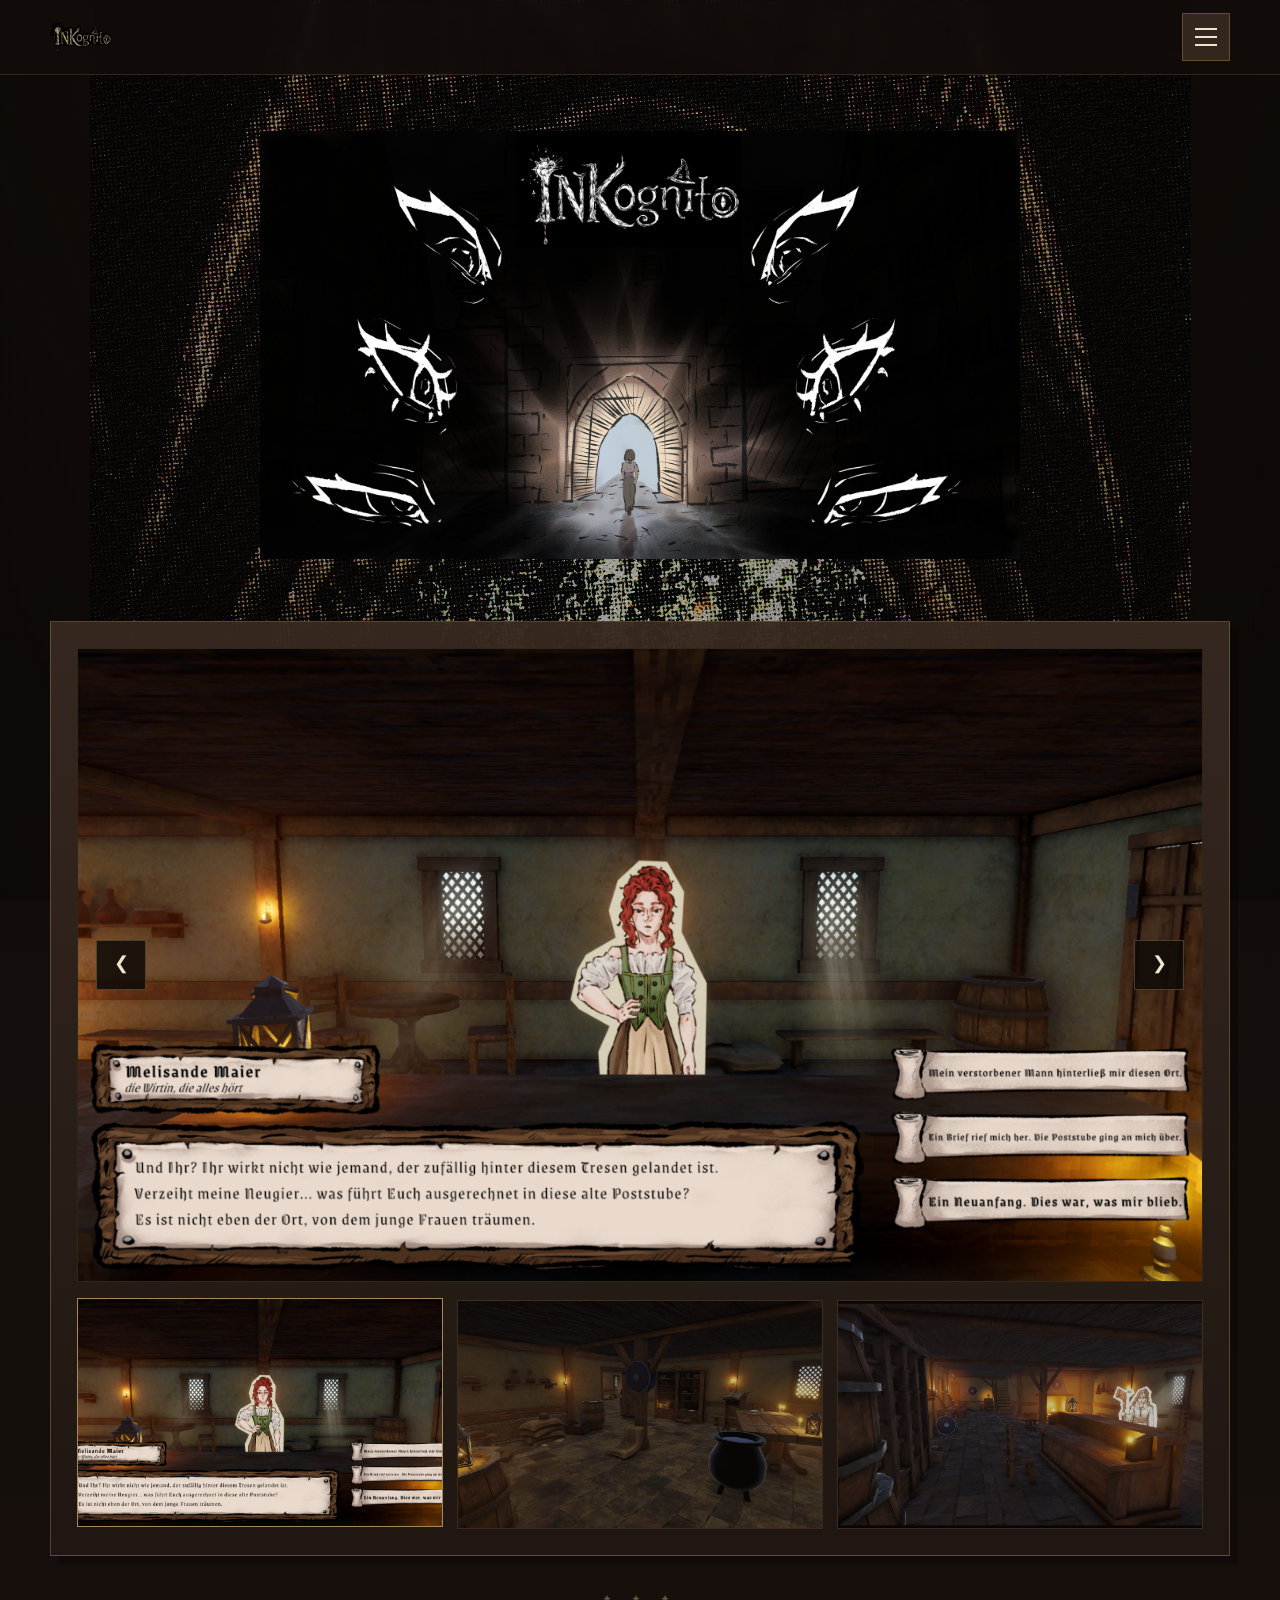
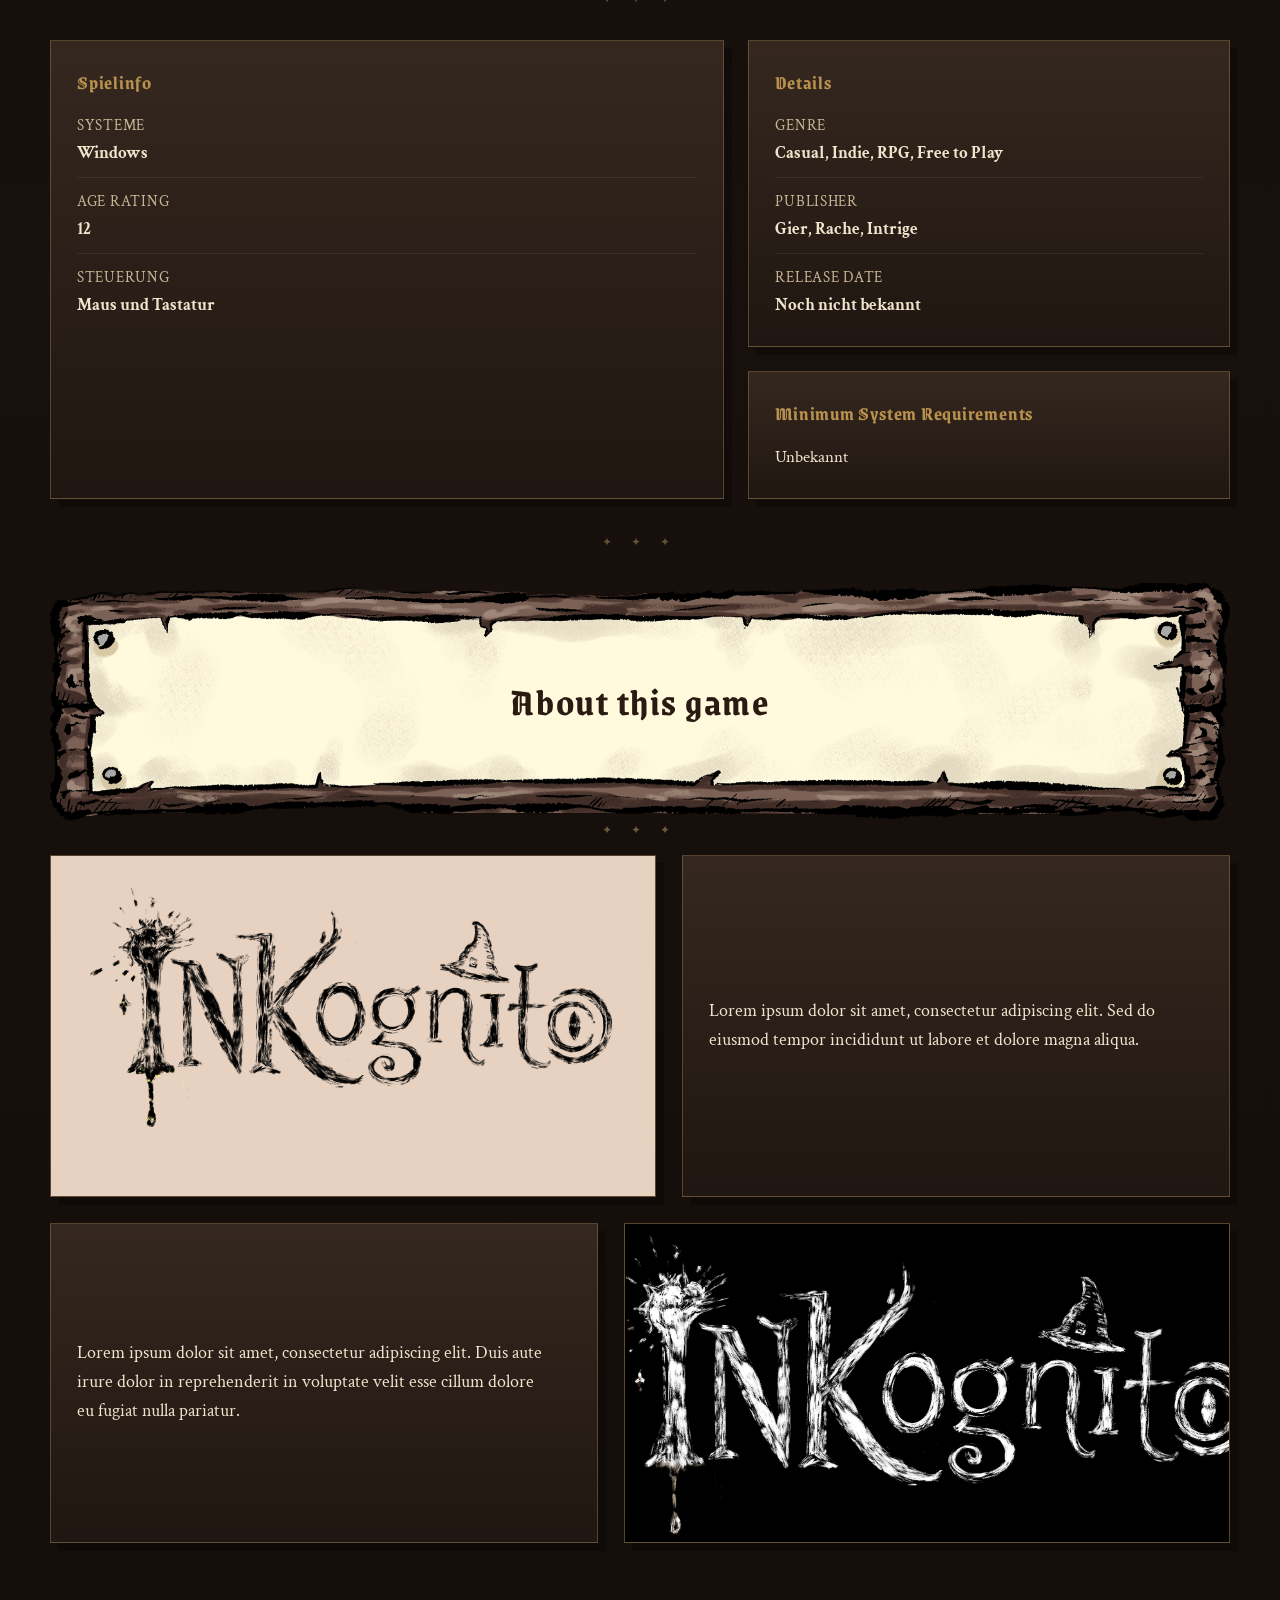
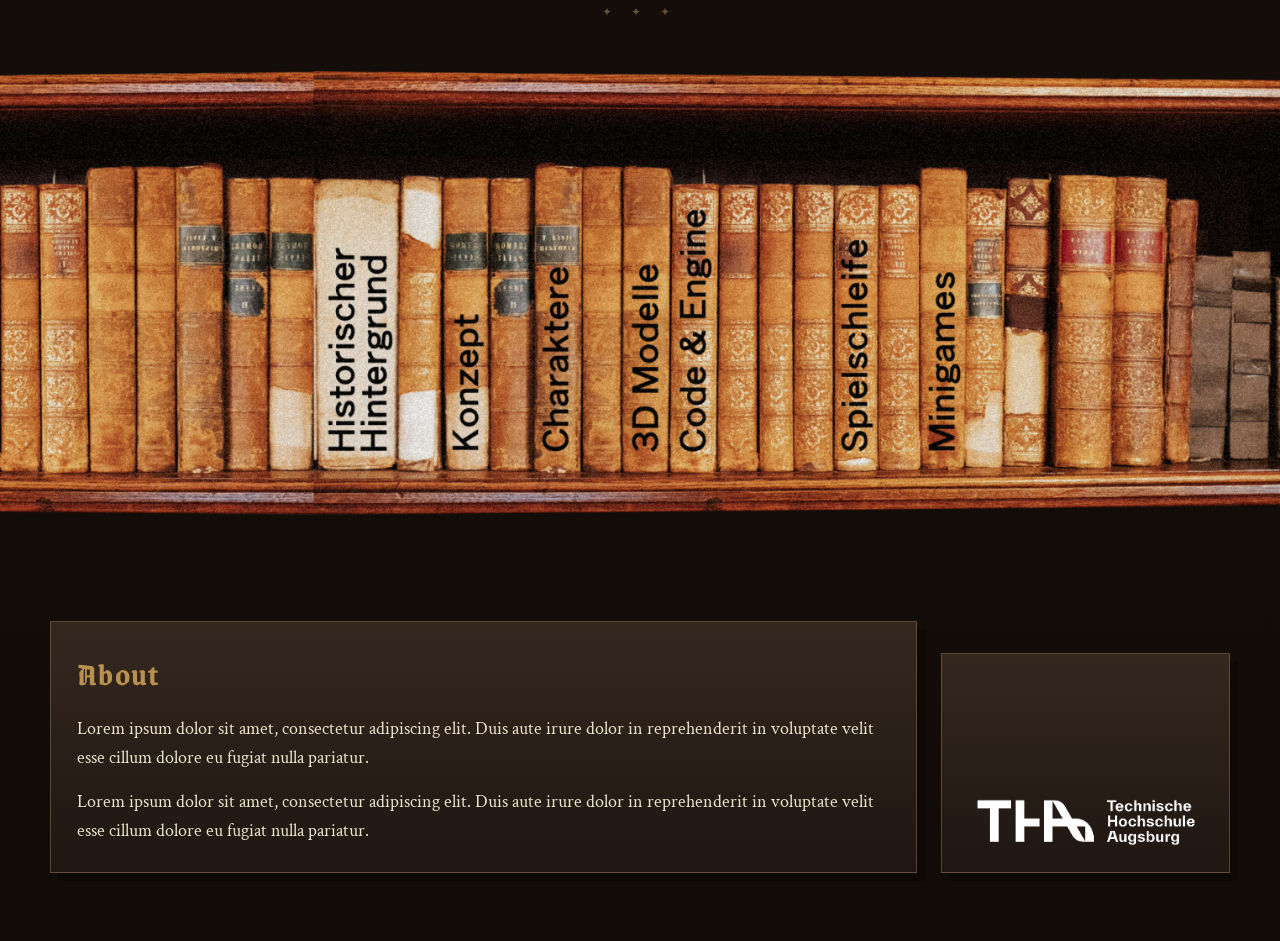
==== index.html @ 87e3178a "Add files via upload" ====
<!DOCTYPE html>
<html lang="de">
<head>
  <meta charset="UTF-8" />
  <meta name="viewport" content="width=device-width, initial-scale=1.0" />
  <title>Inkognito</title>
  <link rel="preconnect" href="https://fonts.googleapis.com" />
  <link rel="preconnect" href="https://fonts.gstatic.com" crossorigin />
  <link href="https://fonts.googleapis.com/css2?family=Crimson+Text:wght@400;600;700&family=Grenze+Gotisch:wght@400;500;600;700&display=swap" rel="stylesheet" />
  <link rel="stylesheet" href="style.css" />
  <script src="script.js" defer></script>
</head>
<body class="page-home">
  <div class="page-bg" aria-hidden="true"></div>
  <a class="skip-link" href="#main-content">Zum Inhalt springen</a>

  <header class="site-header" id="top">
    <div class="container header-inner">
      <a class="brand" href="index.html" aria-label="Zur Startseite Inkognito">
        <img src="images/inkognito-icon.png" alt="Inkognito Spielicon" />
      </a>

      <div class="header-actions">
        <button class="menu-toggle" type="button" aria-expanded="false" aria-controls="site-menu" aria-label="Menü öffnen" data-menu-toggle>
          <span></span>
          <span></span>
          <span></span>
        </button>

        <nav class="site-menu" id="site-menu" aria-label="Hauptnavigation" data-menu>
          <a href="historischer-hintergrund.html">Historischer Hintergrund</a>
          <a href="#">Konzept</a>
          <a href="#">Charaktere</a>
          <a href="#">3D</a>
          <a href="#">Code &amp; Engine</a>
          <a href="#">Main Game Loop</a>
          <a href="#">Minigames</a>
          <a href="#about">About</a>
        </nav>
      </div>
    </div>
  </header>

  <main id="main-content">
    <section class="section hero">
      <div class="container">
        <img class="title-image" src="images/inkognito-title.png" alt="Inkognito Spieltitel" />
      </div>
    </section>

    <section class="section">
      <div class="container">
        <div class="panel carousel-panel">
          <div class="carousel" data-carousel>
            <div class="carousel-stage">
              <button class="carousel-arrow prev" type="button" data-carousel-prev aria-label="Vorheriges Bild">&#10094;</button>

              <figure class="carousel-figure">
                <img class="carousel-main-image" src="images/slide-1.png" alt="Szene aus Inkognito im Posthaus" data-carousel-main />
              </figure>

              <button class="carousel-arrow next" type="button" data-carousel-next aria-label="Nächstes Bild">&#10095;</button>
            </div>

            <div class="carousel-thumbnails">
              <button class="thumb is-active" type="button" data-image="images/slide-1.png" data-alt="Szene aus Inkognito im Posthaus">
                <img src="images/slide-1.png" alt="" />
              </button>

              <button class="thumb" type="button" data-image="images/slide-2.png" data-alt="Mittelalterlicher Arbeitsplatz mit Feder und Dokumenten">
                <img src="images/slide-2.png" alt="" />
              </button>

              <button class="thumb" type="button" data-image="images/slide-3.png" data-alt="Düstere Stimmung mit Verdacht auf Hexerei">
                <img src="images/slide-3.png" alt="" />
              </button>
            </div>
          </div>
        </div>
      </div>
    </section>

    <section class="section">
      <div class="container info-grid">
        <article class="panel info-card info-card-large">
          <h2>Spielinfo</h2>
          <ul>
            <li><span>Systeme</span><strong>Windows</strong></li>
            <li><span>Age Rating</span><strong>12</strong></li>
            <li><span>Steuerung</span><strong>Maus und Tastatur</strong></li>
          </ul>
        </article>

        <article class="panel info-card">
          <h2>Details</h2>
          <ul>
            <li><span>Genre</span><strong>Casual, Indie, RPG, Free to Play</strong></li>
            <li><span>Publisher</span><strong>Gier, Rache, Intrige</strong></li>
            <li><span>Release Date</span><strong>Noch nicht bekannt</strong></li>
          </ul>
        </article>

        <article class="panel info-card">
          <h2>Minimum System Requirements</h2>
          <p>Unbekannt</p>
        </article>
      </div>
    </section>

    <section class="section">
      <div class="container">
        <div class="title-frame">
          <img src="images/titelrahmen.png" alt="" />
          <h2>About this game</h2>
        </div>

        <div class="story-block">
          <div class="story-media panel">
            <img src="images/about-1.png" alt="Spielszene aus Inkognito" />
          </div>
          <div class="story-text">
            <p>Lorem ipsum dolor sit amet, consectetur adipiscing elit. Sed do eiusmod tempor incididunt ut labore et dolore magna aliqua.</p>
          </div>
        </div>

        <div class="story-block reverse">
          <div class="story-media panel">
            <img src="images/about-2.png" alt="Weitere Szene mit mittelalterlicher Atmosphäre" />
          </div>
          <div class="story-text">
            <p>Lorem ipsum dolor sit amet, consectetur adipiscing elit. Duis aute irure dolor in reprehenderit in voluptate velit esse cillum dolore eu fugiat nulla pariatur.</p>
          </div>
        </div>
      </div>
    </section>

    <section class="section">
      <div class="bookshelf-wrap">
        <div class="bookshelf" aria-label="Unterseiten von Inkognito">
          <img class="bookshelf-base" src="images/buecherregal.png" alt="Bücherregal mit auswählbaren Themen" />

          <div class="book-item book-1">
            <a class="book-hotspot" href="historischer-hintergrund.html" aria-label="Historischer Hintergrund" data-sound="audio/book-1.m4a"></a>
            <img class="book-overlay" src="images/buch1.png" alt="" />
          </div>

          <div class="book-item book-2">
            <a class="book-hotspot" href="#" aria-label="Konzept" data-sound="audio/book-2.m4a"></a>
            <img class="book-overlay" src="images/buch2.png" alt="" />
          </div>

          <div class="book-item book-3">
            <a class="book-hotspot" href="#" aria-label="Charaktere" data-sound="audio/book-3.m4a"></a>
            <img class="book-overlay" src="images/buch3.png" alt="" />
          </div>

          <div class="book-item book-4">
            <a class="book-hotspot" href="#" aria-label="3D" data-sound="audio/book-1.m4a"></a>
            <img class="book-overlay" src="images/buch4.png" alt="" />
          </div>

          <div class="book-item book-5">
            <a class="book-hotspot" href="#" aria-label="Code und Engine" data-sound="audio/book-2.m4a"></a>
            <img class="book-overlay" src="images/buch5.png" alt="" />
          </div>

          <div class="book-item book-6">
            <a class="book-hotspot" href="#" aria-label="Main Game Loop" data-sound="audio/book-3.m4a"></a>
            <img class="book-overlay" src="images/buch6.png" alt="" />
          </div>

          <div class="book-item book-7">
            <a class="book-hotspot" href="#" aria-label="Minigames" data-sound="audio/book-1.m4a"></a>
            <img class="book-overlay" src="images/buch7.png" alt="" />
          </div>
        </div>
      </div>
    </section>
  </main>

  <footer class="site-footer section" id="about">
    <div class="container footer-grid">
      <div class="footer-text">
        <h2>About</h2>
        <p>Lorem ipsum dolor sit amet, consectetur adipiscing elit. Duis aute irure dolor in reprehenderit in voluptate velit esse cillum dolore eu fugiat nulla pariatur.</p>
        <p>Lorem ipsum dolor sit amet, consectetur adipiscing elit. Duis aute irure dolor in reprehenderit in voluptate velit esse cillum dolore eu fugiat nulla pariatur.</p>
      </div>

      <div class="panel footer-logo">
        <img src="images/hs-logo-footer.png" alt="HS Logo" />
      </div>
    </div>
  </footer>
</body>
</html>
---- style.css ----
:root {
  --bg: #120d0a;
  --surface: rgba(42, 30, 22, 0.92);
  --surface-2: rgba(32, 23, 18, 0.96);
  --text: #efe4cc;
  --muted: #c7b495;
  --accent: #b9914f;
  --ink: #2a1b12;
  --border: rgba(184, 150, 92, 0.36);
  --border-strong: rgba(214, 180, 120, 0.72);
  --shadow: 8px 8px 0 rgba(0, 0, 0, 0.26);
  --container: 1180px;
  --header-height: 74px;
  --transition: 180ms ease;
}

*,
*::before,
*::after {
  box-sizing: border-box;
}

html {
  scroll-behavior: smooth;
}

body {
  margin: 0;
  min-height: 100vh;
  background:
    radial-gradient(circle at top, rgba(115, 80, 42, 0.12), transparent 22%),
    linear-gradient(180deg, #0f0b08 0%, #17100d 45%, #120c09 100%);
  color: var(--text);
  font: 18px/1.6 "Crimson Text", serif;
  overflow-x: hidden;
  position: relative;
}

.page-bg {
  position: fixed;
  inset: 0;
  z-index: 0;
  pointer-events: none;
  background: url("images/cathedral-arch.jpg") center top / 86% auto no-repeat;
  transform: translate3d(0, 0, 0);
  will-change: transform;
}

.page-bg::after {
  content: "";
  position: absolute;
  inset: 0;
  background:
    linear-gradient(90deg, rgba(8, 6, 4, 0.34) 0%, rgba(8, 6, 4, 0.1) 50%, rgba(8, 6, 4, 0.34) 100%),
    linear-gradient(180deg, rgba(10, 7, 5, 0.16) 0%, rgba(10, 7, 5, 0.3) 100%);
}

img {
  display: block;
  max-width: 100%;
}

a {
  color: inherit;
  text-decoration: none;
}

button {
  font: inherit;
}

.site-header,
main,
.site-footer {
  position: relative;
  z-index: 2;
}

.skip-link {
  position: absolute;
  top: -100px;
  left: 20px;
  z-index: 1000;
  padding: 0.8rem 1rem;
  background: #d8c3a0;
  color: var(--ink);
  border: 2px solid var(--ink);
}

.skip-link:focus {
  top: 20px;
}

.container {
  width: min(100% - 32px, var(--container));
  margin: 0 auto;
}

.section {
  padding: 42px 0;
  position: relative;
}

.section + .section::before {
  content: "✦ ✦ ✦";
  position: absolute;
  top: -8px;
  left: 50%;
  transform: translateX(-50%);
  font-size: 0.78rem;
  letter-spacing: 0.5rem;
  color: rgba(214, 180, 120, 0.4);
}

.site-header {
  position: sticky;
  top: 0;
  z-index: 100;
  background: rgba(18, 13, 10, 0.9);
  backdrop-filter: blur(4px);
  border-bottom: 1px solid rgba(214, 180, 120, 0.16);
}

.header-inner {
  min-height: var(--header-height);
  display: flex;
  align-items: center;
  justify-content: space-between;
}

.brand {
  display: inline-flex;
  align-items: center;
  justify-content: center;
  width: 62px;
  height: 62px;
}

.brand img {
  width: 100%;
  height: 100%;
  object-fit: contain;
}

.header-actions {
  position: relative;
}

.menu-toggle {
  width: 48px;
  height: 48px;
  border: 1px solid var(--border);
  background: rgba(56, 43, 34, 0.88);
  display: grid;
  align-content: center;
  gap: 6px;
  padding: 0 12px;
  cursor: pointer;
  transition: var(--transition);
}

.menu-toggle span {
  display: block;
  width: 100%;
  height: 2px;
  background: var(--text);
}

.menu-toggle:hover,
.menu-toggle:focus-visible {
  border-color: var(--border-strong);
  background: rgba(71, 54, 43, 0.96);
  outline: none;
}

.site-menu {
  position: absolute;
  top: calc(100% + 12px);
  right: 0;
  min-width: 280px;
  padding: 12px;
  display: grid;
  gap: 8px;
  background: rgba(24, 18, 14, 0.98);
  border: 1px solid var(--border);
  box-shadow: var(--shadow);
  opacity: 0;
  visibility: hidden;
  transform: translateY(-8px);
  pointer-events: none;
  transition: var(--transition);
}

.site-menu.is-open {
  opacity: 1;
  visibility: visible;
  transform: translateY(0);
  pointer-events: auto;
}

.site-menu a {
  display: block;
  padding: 11px 13px;
  color: var(--muted);
  transition: var(--transition);
}

.site-menu a:hover,
.site-menu a:focus-visible {
  background: rgba(185, 145, 79, 0.1);
  color: var(--text);
  outline: none;
}

.hero {
  padding-top: 56px;
  padding-bottom: 20px;
}

.title-image {
  width: min(100%, 760px);
  margin: 0 auto;
}

.panel,
.story-text,
.footer-text {
  background: linear-gradient(180deg, rgba(55, 41, 32, 0.96), rgba(32, 23, 18, 0.98));
  border: 1px solid var(--border);
  box-shadow: var(--shadow);
}

.carousel-panel,
.info-card,
.story-text,
.footer-text,
.footer-logo {
  padding: 26px;
}

.carousel-stage {
  position: relative;
  overflow: hidden;
  border: 1px solid rgba(184, 150, 92, 0.2);
  background: #0f0b09;
}

.carousel-figure {
  margin: 0;
  aspect-ratio: 16 / 9;
}

.carousel-main-image {
  width: 100%;
  height: 100%;
  object-fit: cover;
}

.carousel-arrow {
  position: absolute;
  top: 50%;
  transform: translateY(-50%);
  width: 50px;
  height: 50px;
  border: 1px solid var(--border);
  background: rgba(17, 12, 9, 0.88);
  color: var(--text);
  cursor: pointer;
  z-index: 2;
  transition: var(--transition);
}

.carousel-arrow:hover,
.carousel-arrow:focus-visible {
  border-color: var(--border-strong);
  background: rgba(30, 22, 18, 0.96);
  outline: none;
}

.carousel-arrow.prev {
  left: 18px;
}

.carousel-arrow.next {
  right: 18px;
}

.carousel-thumbnails {
  display: grid;
  grid-template-columns: repeat(3, 1fr);
  gap: 14px;
  margin-top: 18px;
}

.thumb {
  padding: 0;
  border: 1px solid rgba(184, 150, 92, 0.22);
  overflow: hidden;
  background: transparent;
  cursor: pointer;
  opacity: 0.74;
  transition: var(--transition);
}

.thumb img {
  width: 100%;
  aspect-ratio: 16 / 10;
  object-fit: cover;
}

.thumb.is-active {
  border-color: var(--border-strong);
  opacity: 1;
  transform: translateY(-2px);
}

.info-grid {
  display: grid;
  grid-template-columns: 1.4fr 1fr;
  grid-template-rows: auto auto;
  gap: 24px;
}

.info-card-large {
  grid-row: span 2;
}

.info-card h2,
.footer-text h2 {
  margin: 0 0 16px;
  font-family: "Grenze Gotisch", "Cinzel", serif;
  color: var(--accent);
  letter-spacing: 0.04em;
}

.info-card h2 {
  font-size: 1.2rem;
}

.info-card ul {
  list-style: none;
  padding: 0;
  margin: 0;
  display: grid;
  gap: 12px;
}

.info-card li {
  display: flex;
  flex-direction: column;
  gap: 2px;
  padding-bottom: 10px;
  border-bottom: 1px solid rgba(214, 180, 120, 0.1);
}

.info-card li:last-child {
  padding-bottom: 0;
  border-bottom: 0;
}

.info-card span {
  color: var(--muted);
  font-size: 0.92rem;
  text-transform: uppercase;
  letter-spacing: 0.05em;
}

.info-card strong,
.info-card p {
  margin: 0;
  font-size: 1.08rem;
}

.title-frame {
  position: relative;
  margin-bottom: 34px;
}

.title-frame::after {
  content: "✦ ✦ ✦";
  position: absolute;
  bottom: -20px;
  left: 50%;
  transform: translateX(-50%);
  font-size: 0.78rem;
  letter-spacing: 0.5rem;
  color: rgba(214, 180, 120, 0.45);
}

.title-frame img {
  width: 100%;
  min-height: 150px;
  object-fit: cover;
}

.title-frame h2 {
  position: absolute;
  inset: 0;
  display: grid;
  place-items: center;
  margin: 0;
  padding: 18px;
  text-align: center;
  font-family: "Grenze Gotisch", "Cinzel", serif;
  font-size: clamp(1.9rem, 3vw, 3rem);
  letter-spacing: 0.04em;
  color: var(--ink);
}

.story-block {
  display: grid;
  grid-template-columns: 1.05fr 0.95fr;
  gap: 26px;
  align-items: stretch;
  margin-bottom: 26px;
}

.story-block.reverse {
  grid-template-columns: 0.95fr 1.05fr;
}

.story-block.reverse .story-media {
  order: 2;
}

.story-block.reverse .story-text {
  order: 1;
}

.story-media {
  min-height: 320px;
  overflow: hidden;
}

.story-media img {
  width: 100%;
  height: 100%;
  object-fit: cover;
}

.story-text {
  display: flex;
  align-items: center;
}

.story-text p {
  margin: 0;
  max-width: 52ch;
}

.bookshelf-wrap {
  width: 100%;
  padding: 18px 0 8px;
}

.bookshelf {
  position: relative;
  width: 100%;
  max-width: 1920px;
  margin: 0 auto;
  aspect-ratio: 1920 / 666;
}

.bookshelf-base {
  width: 100%;
  height: 100%;
  object-fit: cover;
}

.book-item {
  position: absolute;
  transform: translateX(-50%);
  z-index: 2;
}

.book-overlay {
  display: none;
  width: 100%;
  height: 100%;
  object-fit: contain;
  pointer-events: none;
}

.book-item:hover .book-overlay,
.book-item:focus-within .book-overlay {
  display: block;
}

.book-hotspot {
  position: absolute;
  left: 50%;
  bottom: 0;
  transform: translateX(-50%);
  width: 58%;
  height: 88%;
  z-index: 3;
}

.book-hotspot:focus-visible {
  outline: 2px solid var(--accent);
  outline-offset: 3px;
}

.book-1 {
  left: 27.8646%;
  top: 17.5676%;
  width: 7.5%;
  height: 72.2222%;
}

.book-2 {
  left: 36.4063%;
  top: 17.4174%;
  width: 4.1667%;
  height: 72.3724%;
}

.book-3 {
  left: 43.5417%;
  top: 13.964%;
  width: 4.3229%;
  height: 76.2763%;
}

.book-4 {
  left: 50.3646%;
  top: 14.1141%;
  width: 4.0625%;
  height: 76.1261%;
}

.book-5 {
  left: 54.1667%;
  top: 18.7688%;
  width: 4.375%;
  height: 71.6216%;
}

.book-6 {
  left: 66.8229%;
  top: 19.2192%;
  width: 3.9583%;
  height: 70.7207%;
}

.book-7 {
  left: 73.6458%;
  top: 14.5646%;
  width: 4.1146%;
  height: 75.2252%;
}

.site-footer {
  padding-top: 56px;
  padding-bottom: 68px;
}

.footer-grid {
  display: grid;
  grid-template-columns: 3fr 1fr;
  gap: 24px;
  align-items: end;
}

.footer-text h2 {
  font-size: 2rem;
}

.footer-text p {
  margin: 0 0 1rem;
}

.footer-text p:last-child {
  margin-bottom: 0;
}

.footer-logo {
  display: flex;
  justify-content: center;
  align-items: end;
  min-height: 220px;
}

.footer-logo img {
  max-width: 220px;
}

:focus-visible {
  outline: 2px solid var(--accent);
  outline-offset: 4px;
}

a,
button,
[role="button"],
.book-hotspot,
.menu-toggle,
.thumb,
.carousel-arrow,
.site-menu a {
  cursor: url("images/hexenhand-cursor.png") 12 4, pointer;
}
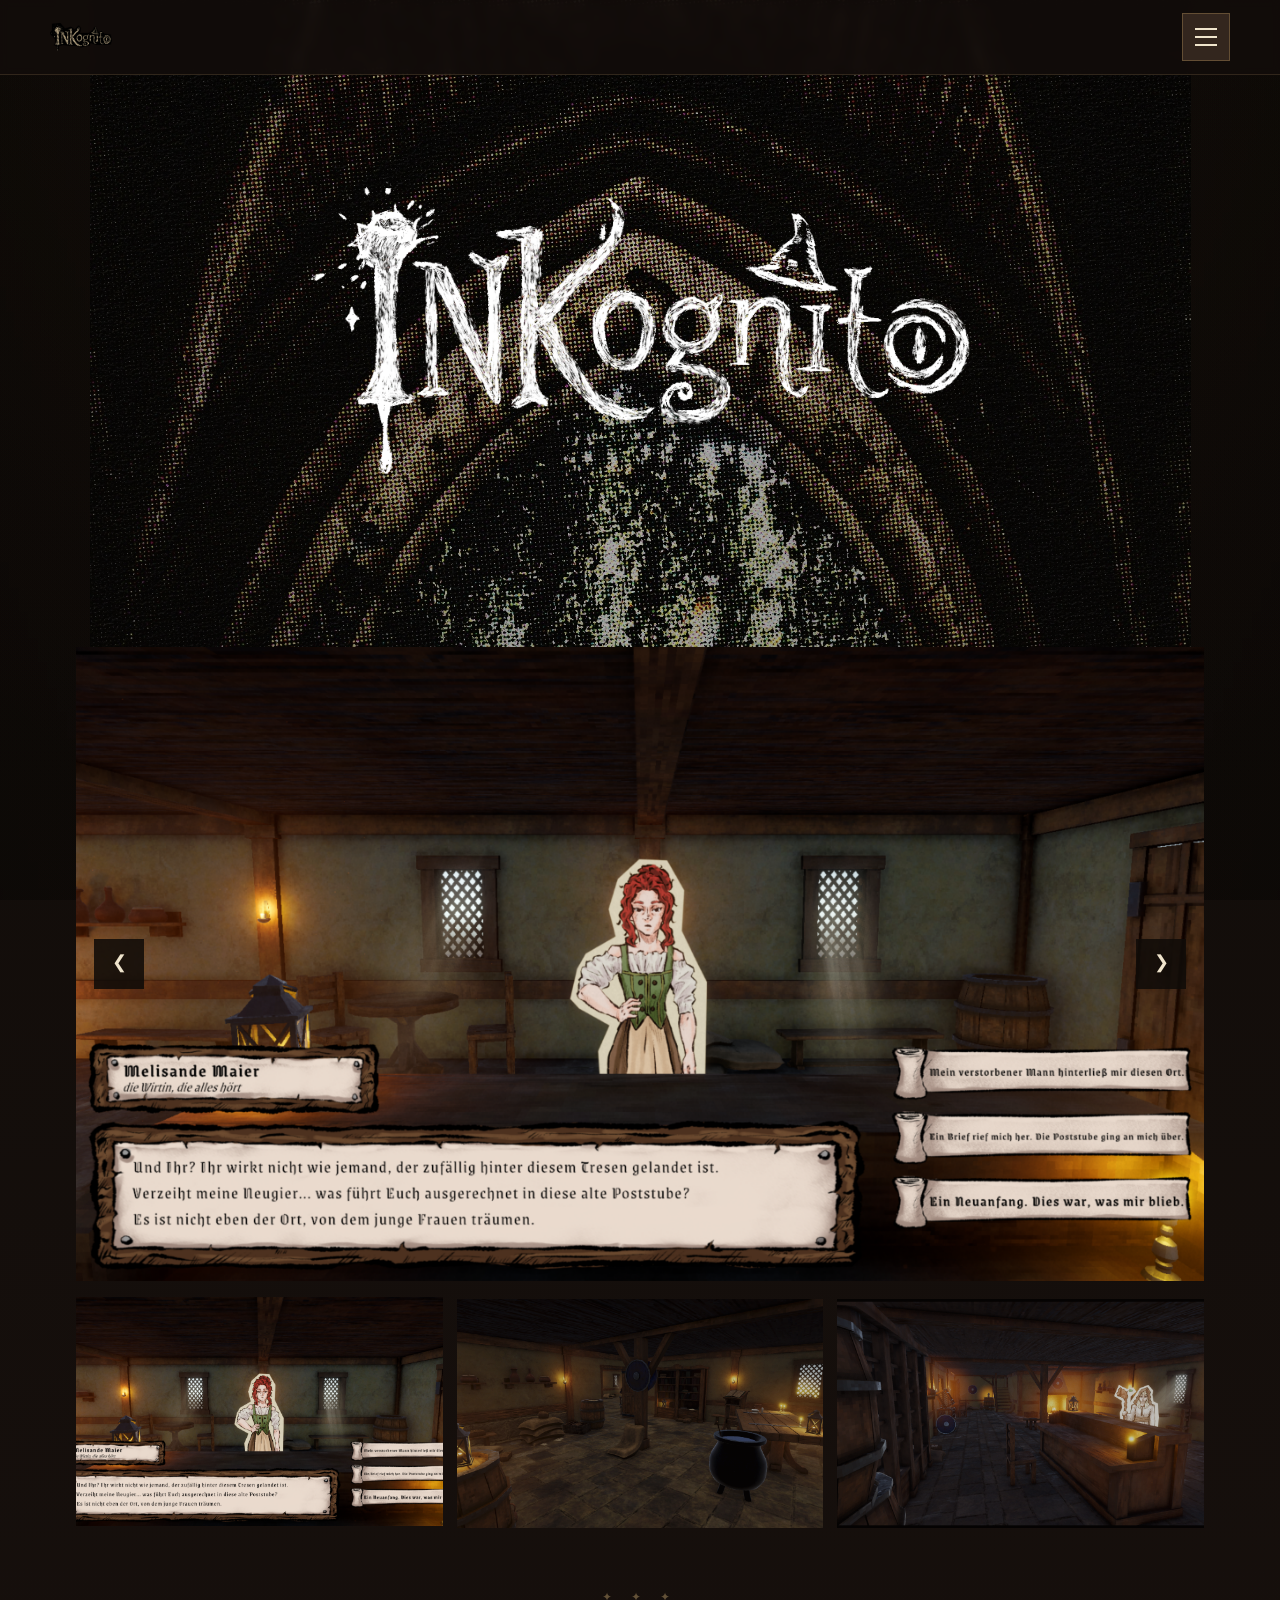
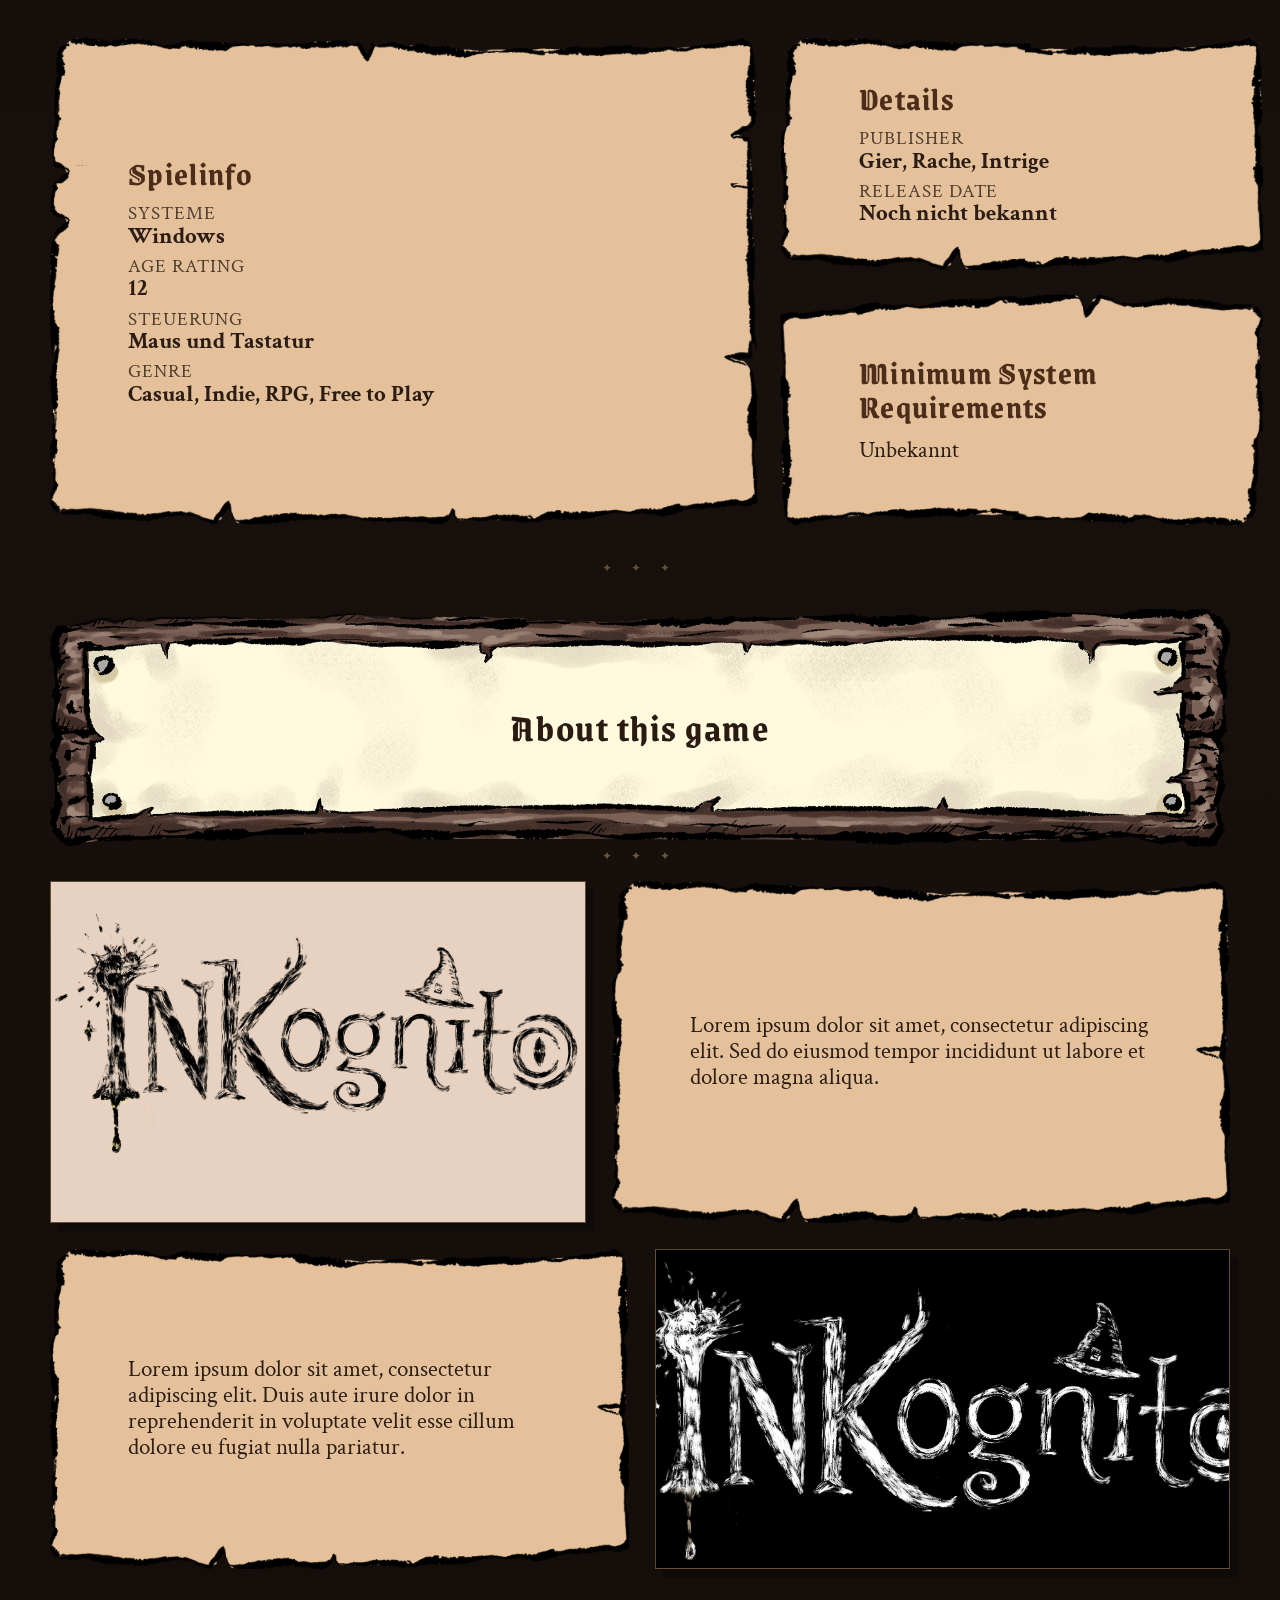
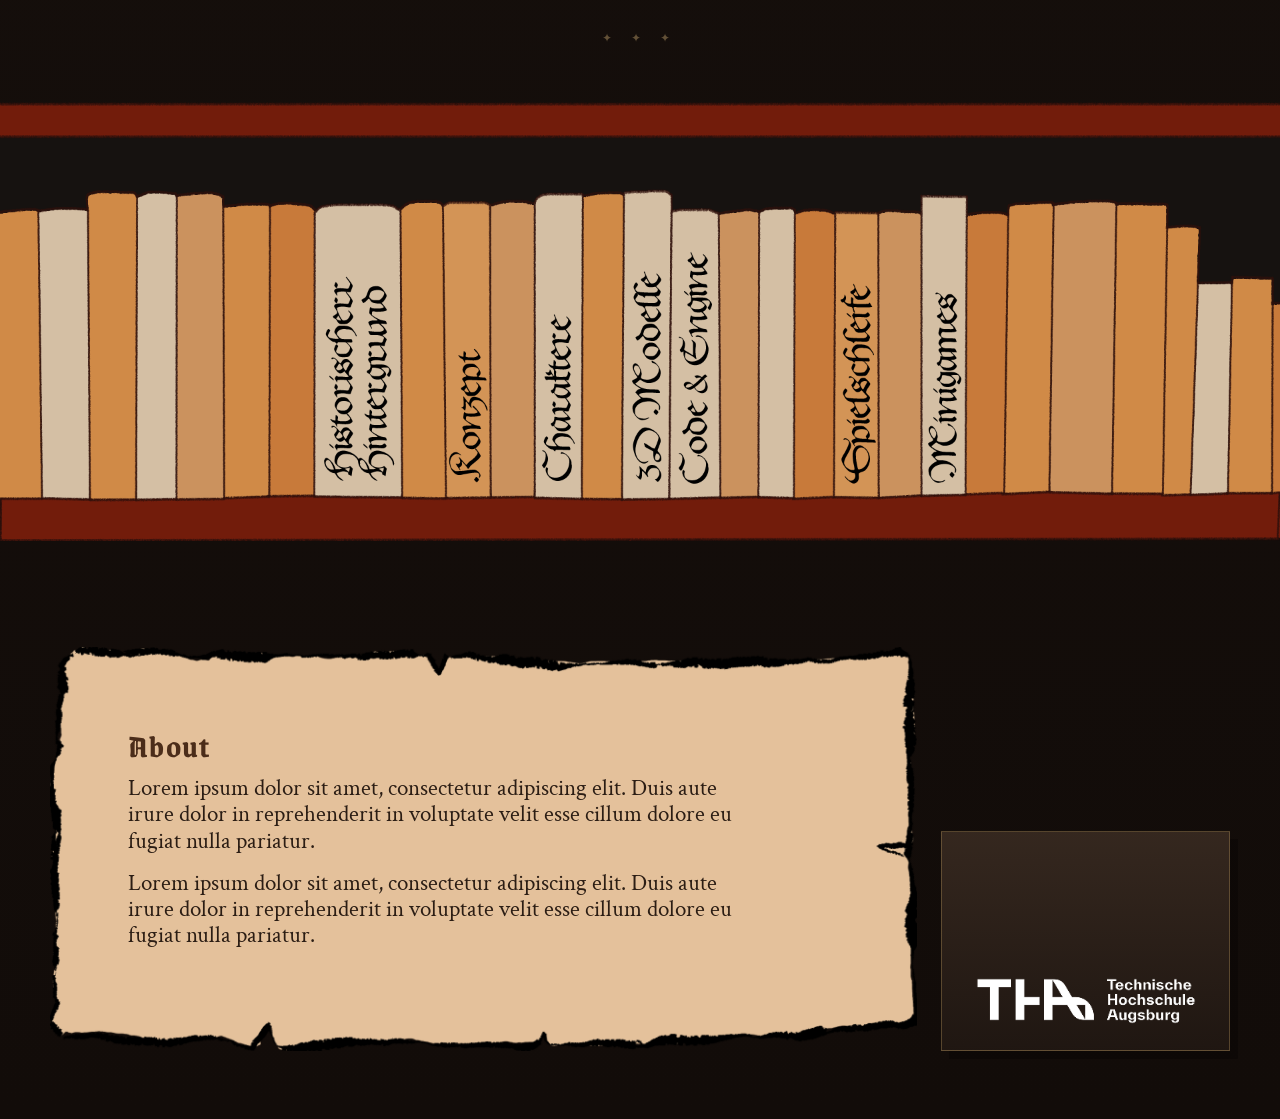
==== commit db7bf317: "Add files via upload" ====
--- a/index.html
+++ b/index.html
@@ -82,27 +82,36 @@
 
     <section class="section">
       <div class="container info-grid">
-        <article class="panel info-card info-card-large">
-          <h2>Spielinfo</h2>
-          <ul>
-            <li><span>Systeme</span><strong>Windows</strong></li>
-            <li><span>Age Rating</span><strong>12</strong></li>
-            <li><span>Steuerung</span><strong>Maus und Tastatur</strong></li>
-          </ul>
+        <article class="paper-card paper-card-large info-card-large">
+          <img src="images/papier-info-gross.png" alt="" class="paper-card-bg" />
+          <div class="paper-card-content">
+            <h2>Spielinfo</h2>
+            <ul>
+              <li><span>Systeme</span><strong>Windows</strong></li>
+              <li><span>Age Rating</span><strong>12</strong></li>
+              <li><span>Steuerung</span><strong>Maus und Tastatur</strong></li>
+              <li><span>Genre</span><strong>Casual, Indie, RPG, Free to Play</strong></li>
+            </ul>
+          </div>
         </article>
 
-        <article class="panel info-card">
-          <h2>Details</h2>
-          <ul>
-            <li><span>Genre</span><strong>Casual, Indie, RPG, Free to Play</strong></li>
-            <li><span>Publisher</span><strong>Gier, Rache, Intrige</strong></li>
-            <li><span>Release Date</span><strong>Noch nicht bekannt</strong></li>
-          </ul>
+        <article class="paper-card paper-card-small">
+          <img src="images/papier-info-klein.png" alt="" class="paper-card-bg" />
+          <div class="paper-card-content">
+            <h2>Details</h2>
+            <ul>
+              <li><span>Publisher</span><strong>Gier, Rache, Intrige</strong></li>
+              <li><span>Release Date</span><strong>Noch nicht bekannt</strong></li>
+            </ul>
+          </div>
         </article>
 
-        <article class="panel info-card">
-          <h2>Minimum System Requirements</h2>
-          <p>Unbekannt</p>
+        <article class="paper-card paper-card-small paper-card-inverted">
+          <img src="images/papier-info-klein.png" alt="" class="paper-card-bg" />
+          <div class="paper-card-content">
+            <h2>Minimum System Requirements</h2>
+            <p>Unbekannt</p>
+          </div>
         </article>
       </div>
     </section>
@@ -118,8 +127,12 @@
           <div class="story-media panel">
             <img src="images/about-1.png" alt="Spielszene aus Inkognito" />
           </div>
-          <div class="story-text">
-            <p>Lorem ipsum dolor sit amet, consectetur adipiscing elit. Sed do eiusmod tempor incididunt ut labore et dolore magna aliqua.</p>
+
+          <div class="paper-card paper-card-story story-text">
+            <img src="images/papier-story-text.png" alt="" class="paper-card-bg" />
+            <div class="paper-card-content">
+              <p>Lorem ipsum dolor sit amet, consectetur adipiscing elit. Sed do eiusmod tempor incididunt ut labore et dolore magna aliqua.</p>
+            </div>
           </div>
         </div>
 
@@ -127,8 +140,12 @@
           <div class="story-media panel">
             <img src="images/about-2.png" alt="Weitere Szene mit mittelalterlicher Atmosphäre" />
           </div>
-          <div class="story-text">
-            <p>Lorem ipsum dolor sit amet, consectetur adipiscing elit. Duis aute irure dolor in reprehenderit in voluptate velit esse cillum dolore eu fugiat nulla pariatur.</p>
+
+          <div class="paper-card paper-card-story story-text">
+            <img src="images/papier-story-text.png" alt="" class="paper-card-bg" />
+            <div class="paper-card-content">
+              <p>Lorem ipsum dolor sit amet, consectetur adipiscing elit. Duis aute irure dolor in reprehenderit in voluptate velit esse cillum dolore eu fugiat nulla pariatur.</p>
+            </div>
           </div>
         </div>
       </div>
@@ -180,10 +197,13 @@
 
   <footer class="site-footer section" id="about">
     <div class="container footer-grid">
-      <div class="footer-text">
-        <h2>About</h2>
-        <p>Lorem ipsum dolor sit amet, consectetur adipiscing elit. Duis aute irure dolor in reprehenderit in voluptate velit esse cillum dolore eu fugiat nulla pariatur.</p>
-        <p>Lorem ipsum dolor sit amet, consectetur adipiscing elit. Duis aute irure dolor in reprehenderit in voluptate velit esse cillum dolore eu fugiat nulla pariatur.</p>
+      <div class="paper-card paper-card-footer footer-text">
+        <img src="images/papier-footer-about.png" alt="" class="paper-card-bg" />
+        <div class="paper-card-content footer-paper-content">
+          <h2>About</h2>
+          <p>Lorem ipsum dolor sit amet, consectetur adipiscing elit. Duis aute irure dolor in reprehenderit in voluptate velit esse cillum dolore eu fugiat nulla pariatur.</p>
+          <p>Lorem ipsum dolor sit amet, consectetur adipiscing elit. Duis aute irure dolor in reprehenderit in voluptate velit esse cillum dolore eu fugiat nulla pariatur.</p>
+        </div>
       </div>
 
       <div class="panel footer-logo">
--- a/style.css
+++ b/style.css
@@ -223,25 +223,26 @@
 }
 
 .panel,
-.story-text,
-.footer-text {
+.footer-logo {
   background: linear-gradient(180deg, rgba(55, 41, 32, 0.96), rgba(32, 23, 18, 0.98));
   border: 1px solid var(--border);
   box-shadow: var(--shadow);
 }
 
 .carousel-panel,
-.info-card,
-.story-text,
-.footer-text,
 .footer-logo {
   padding: 26px;
+}
+
+.carousel-panel {
+  background: transparent;
+  border: none;
+  box-shadow: none;
 }
 
 .carousel-stage {
   position: relative;
   overflow: hidden;
-  border: 1px solid rgba(184, 150, 92, 0.2);
   background: #0f0b09;
 }
 
@@ -262,7 +263,7 @@
   transform: translateY(-50%);
   width: 50px;
   height: 50px;
-  border: 1px solid var(--border);
+  border: none;
   background: rgba(17, 12, 9, 0.88);
   color: var(--text);
   cursor: pointer;
@@ -272,7 +273,6 @@
 
 .carousel-arrow:hover,
 .carousel-arrow:focus-visible {
-  border-color: var(--border-strong);
   background: rgba(30, 22, 18, 0.96);
   outline: none;
 }
@@ -294,7 +294,7 @@
 
 .thumb {
   padding: 0;
-  border: 1px solid rgba(184, 150, 92, 0.22);
+  border: none;
   overflow: hidden;
   background: transparent;
   cursor: pointer;
@@ -309,7 +309,6 @@
 }
 
 .thumb.is-active {
-  border-color: var(--border-strong);
   opacity: 1;
   transform: translateY(-2px);
 }
@@ -323,52 +322,6 @@
 
 .info-card-large {
   grid-row: span 2;
-}
-
-.info-card h2,
-.footer-text h2 {
-  margin: 0 0 16px;
-  font-family: "Grenze Gotisch", "Cinzel", serif;
-  color: var(--accent);
-  letter-spacing: 0.04em;
-}
-
-.info-card h2 {
-  font-size: 1.2rem;
-}
-
-.info-card ul {
-  list-style: none;
-  padding: 0;
-  margin: 0;
-  display: grid;
-  gap: 12px;
-}
-
-.info-card li {
-  display: flex;
-  flex-direction: column;
-  gap: 2px;
-  padding-bottom: 10px;
-  border-bottom: 1px solid rgba(214, 180, 120, 0.1);
-}
-
-.info-card li:last-child {
-  padding-bottom: 0;
-  border-bottom: 0;
-}
-
-.info-card span {
-  color: var(--muted);
-  font-size: 0.92rem;
-  text-transform: uppercase;
-  letter-spacing: 0.05em;
-}
-
-.info-card strong,
-.info-card p {
-  margin: 0;
-  font-size: 1.08rem;
 }
 
 .title-frame {
@@ -438,16 +391,6 @@
   object-fit: cover;
 }
 
-.story-text {
-  display: flex;
-  align-items: center;
-}
-
-.story-text p {
-  margin: 0;
-  max-width: 52ch;
-}
-
 .bookshelf-wrap {
   width: 100%;
   padding: 18px 0 8px;
@@ -562,18 +505,6 @@
   align-items: end;
 }
 
-.footer-text h2 {
-  font-size: 2rem;
-}
-
-.footer-text p {
-  margin: 0 0 1rem;
-}
-
-.footer-text p:last-child {
-  margin-bottom: 0;
-}
-
 .footer-logo {
   display: flex;
   justify-content: center;
@@ -583,6 +514,116 @@
 
 .footer-logo img {
   max-width: 220px;
+}
+
+.paper-card {
+  position: relative;
+  width: 100%;
+}
+
+.paper-card-bg {
+  display: block;
+  width: 100%;
+  height: 100%;
+  object-fit: fill;
+}
+
+.paper-card-content {
+  position: absolute;
+  inset: 0;
+  padding: 72px 78px;
+  display: flex;
+  flex-direction: column;
+  justify-content: center;
+  color: #2b1d14;
+}
+
+.paper-card-content h2 {
+  margin: 0 0 14px;
+  font-family: "Grenze Gotisch", "Cinzel", serif;
+  color: #4b2d1a;
+  letter-spacing: 0.04em;
+  font-size: 2.04rem;
+  line-height: 1.05;
+}
+
+.paper-card-content p,
+.paper-card-content li,
+.paper-card-content strong,
+.paper-card-content span {
+  color: #2b1d14;
+}
+
+.paper-card-content ul {
+  list-style: none;
+  padding: 0;
+  margin: 0;
+  display: grid;
+  gap: 8px;
+}
+
+.paper-card-content li {
+  display: flex;
+  flex-direction: column;
+  gap: 1px;
+  line-height: 1.1;
+}
+
+.paper-card-content span {
+  font-size: 1.2rem;
+  text-transform: uppercase;
+  letter-spacing: 0.05em;
+  opacity: 0.8;
+  line-height: 1;
+}
+
+.paper-card-content strong {
+  font-size: 1.416rem;
+  line-height: 1.08;
+}
+
+.paper-card-content p {
+  margin: 0;
+  max-width: 52ch;
+  font-size: 1.416rem;
+  line-height: 1.15;
+}
+
+.paper-card-large {
+  aspect-ratio: 900 / 620;
+}
+
+.paper-card-small {
+  aspect-ratio: 620 / 298;
+}
+
+.paper-card-inverted .paper-card-bg {
+  transform: rotate(180deg);
+}
+
+.paper-card-story {
+  aspect-ratio: 760 / 420;
+}
+
+.paper-card-footer {
+  aspect-ratio: 900 / 420;
+}
+
+.footer-paper-content {
+  justify-content: flex-start;
+  padding-top: 82px;
+}
+
+.footer-paper-content h2 {
+  font-size: 2rem;
+}
+
+.footer-paper-content p {
+  margin: 0 0 1rem;
+}
+
+.footer-paper-content p:last-child {
+  margin-bottom: 0;
 }
 
 :focus-visible {
@@ -599,4 +640,104 @@
 .carousel-arrow,
 .site-menu a {
   cursor: url("images/hexenhand-cursor.png") 12 4, pointer;
+}
+
+@media (max-width: 900px) {
+  .info-grid,
+  .story-block,
+  .story-block.reverse,
+  .footer-grid {
+    grid-template-columns: 1fr;
+  }
+
+  .story-block.reverse .story-media,
+  .story-block.reverse .story-text {
+    order: initial;
+  }
+
+  .paper-card-content {
+    padding: 48px 42px;
+  }
+
+  .paper-card-content h2 {
+    font-size: 1.68rem;
+  }
+
+  .footer-logo {
+    min-height: auto;
+  }
+}
+
+@media (max-width: 640px) {
+  .container {
+    width: min(100% - 20px, var(--container));
+  }
+
+  .section {
+    padding: 28px 0;
+  }
+
+  .carousel-panel,
+  .footer-logo {
+    padding: 16px;
+  }
+
+  .carousel-arrow {
+    width: 42px;
+    height: 42px;
+  }
+
+  .carousel-arrow.prev {
+    left: 10px;
+  }
+
+  .carousel-arrow.next {
+    right: 10px;
+  }
+
+  .carousel-thumbnails {
+    gap: 10px;
+  }
+
+  .paper-card-content {
+    padding: 34px 28px;
+  }
+
+  .paper-card-content h2 {
+    margin-bottom: 10px;
+    font-size: 1.536rem;
+    line-height: 1.05;
+  }
+
+  .paper-card-content ul {
+    gap: 6px;
+  }
+
+  .paper-card-content li {
+    gap: 1px;
+    line-height: 1.08;
+  }
+
+  .paper-card-content span {
+    font-size: 1.08rem;
+    line-height: 1;
+  }
+
+  .paper-card-content strong {
+    font-size: 1.224rem;
+    line-height: 1.08;
+  }
+
+  .paper-card-content p {
+    font-size: 1.224rem;
+    line-height: 1.12;
+  }
+
+  .footer-paper-content {
+    padding-top: 40px;
+  }
+
+  .title-frame h2 {
+    font-size: clamp(1.4rem, 7vw, 2rem);
+  }
 }
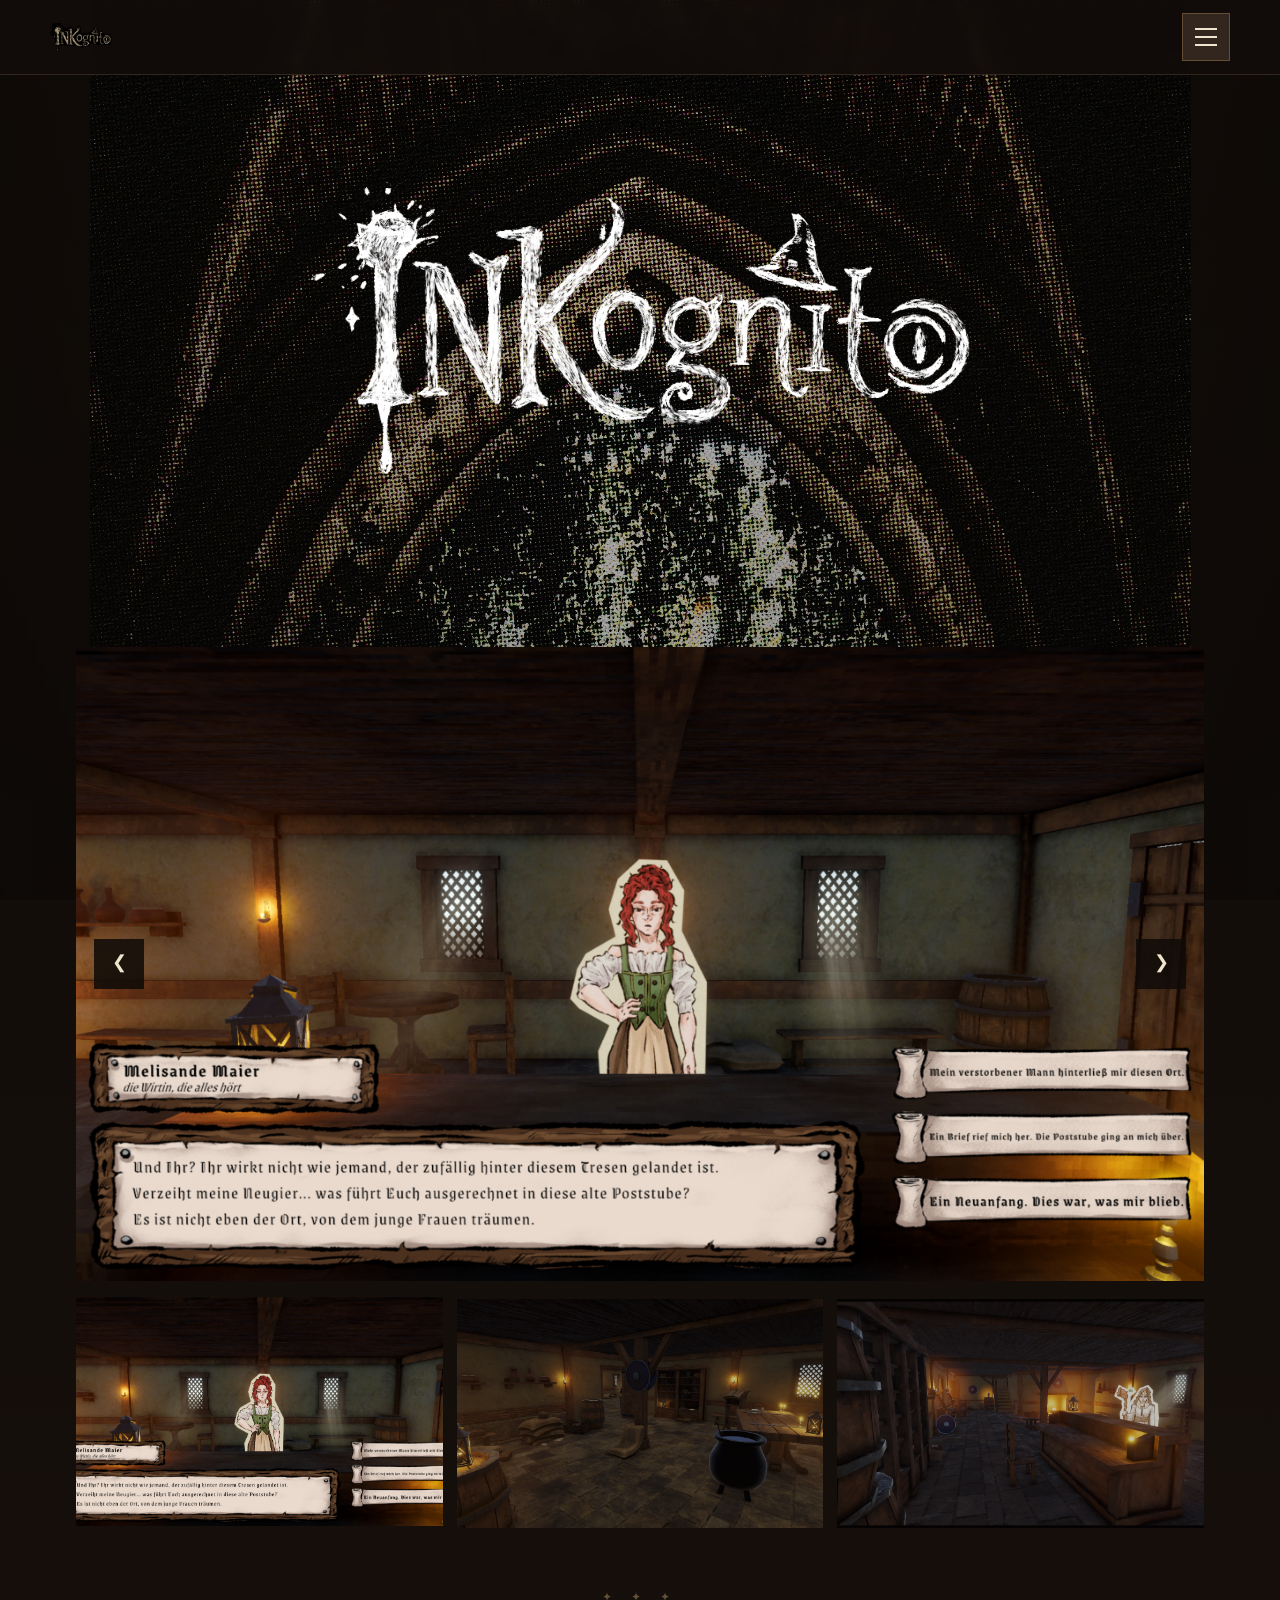
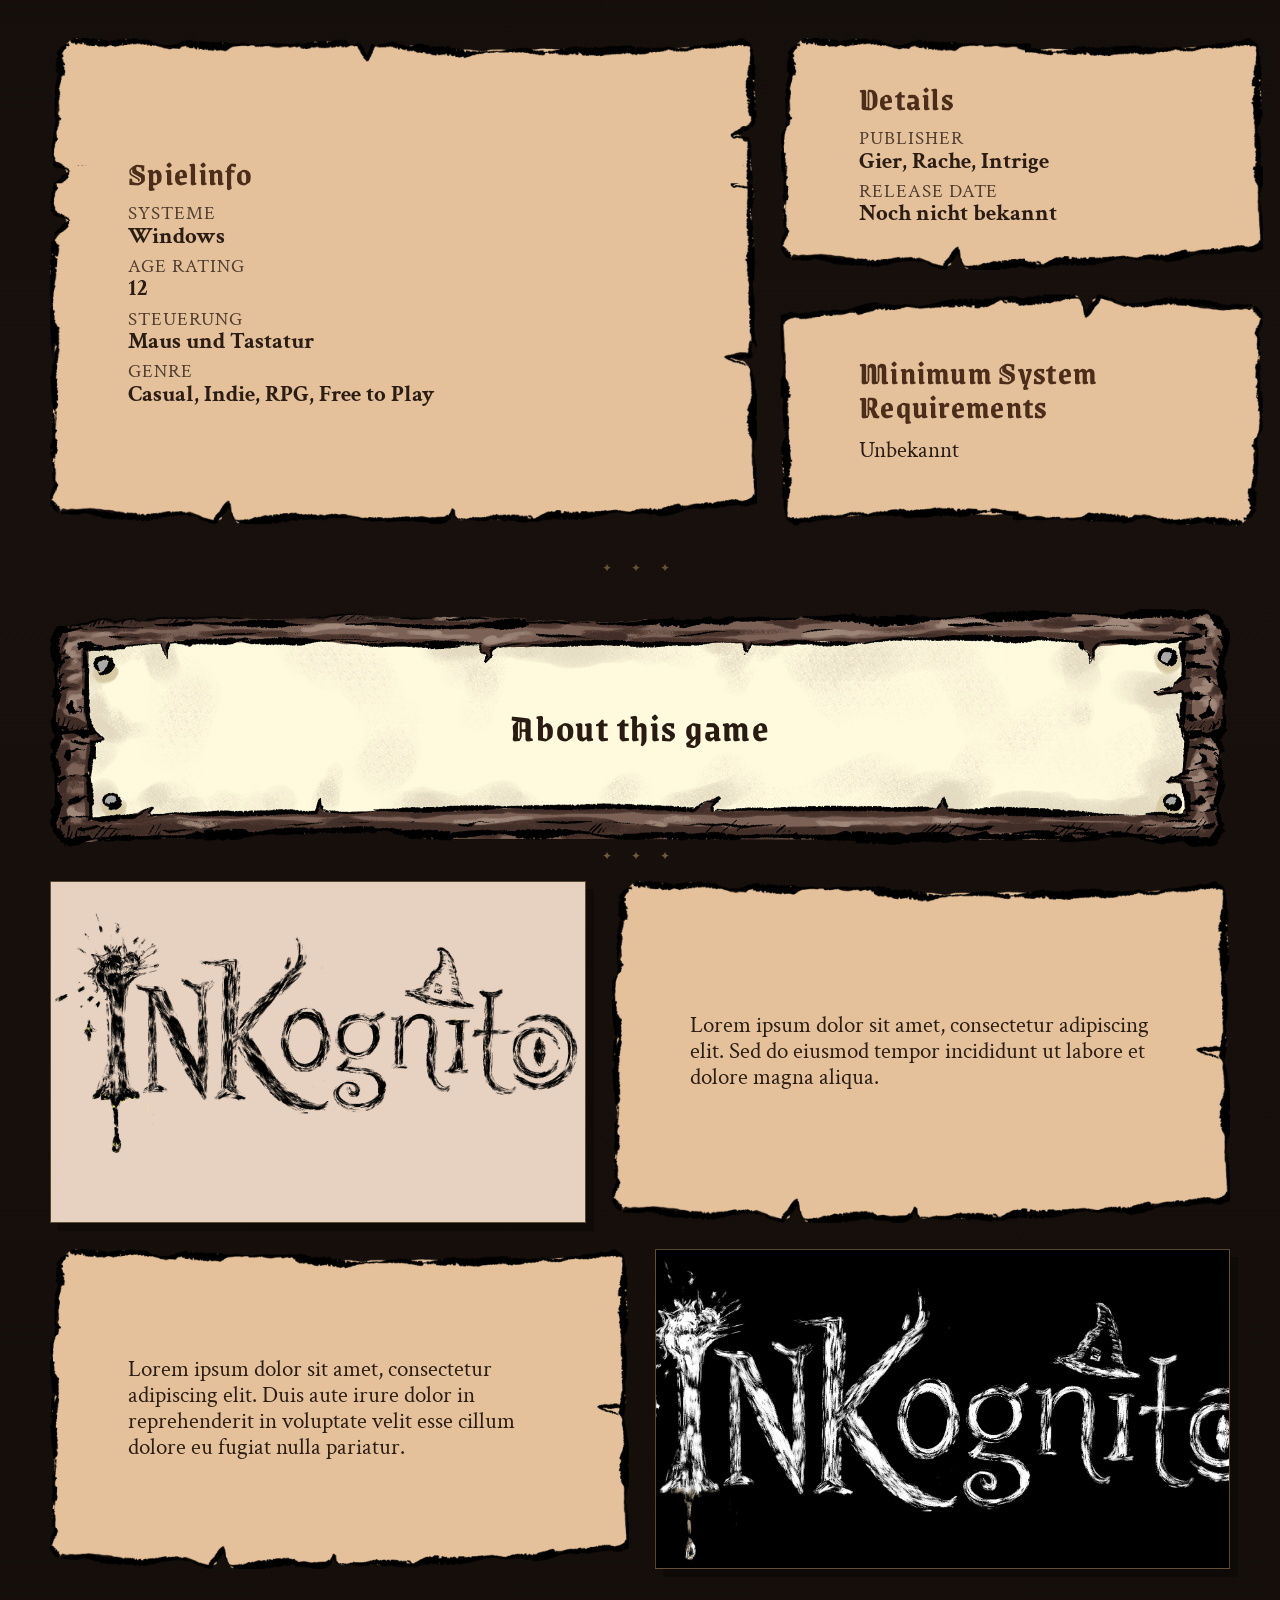
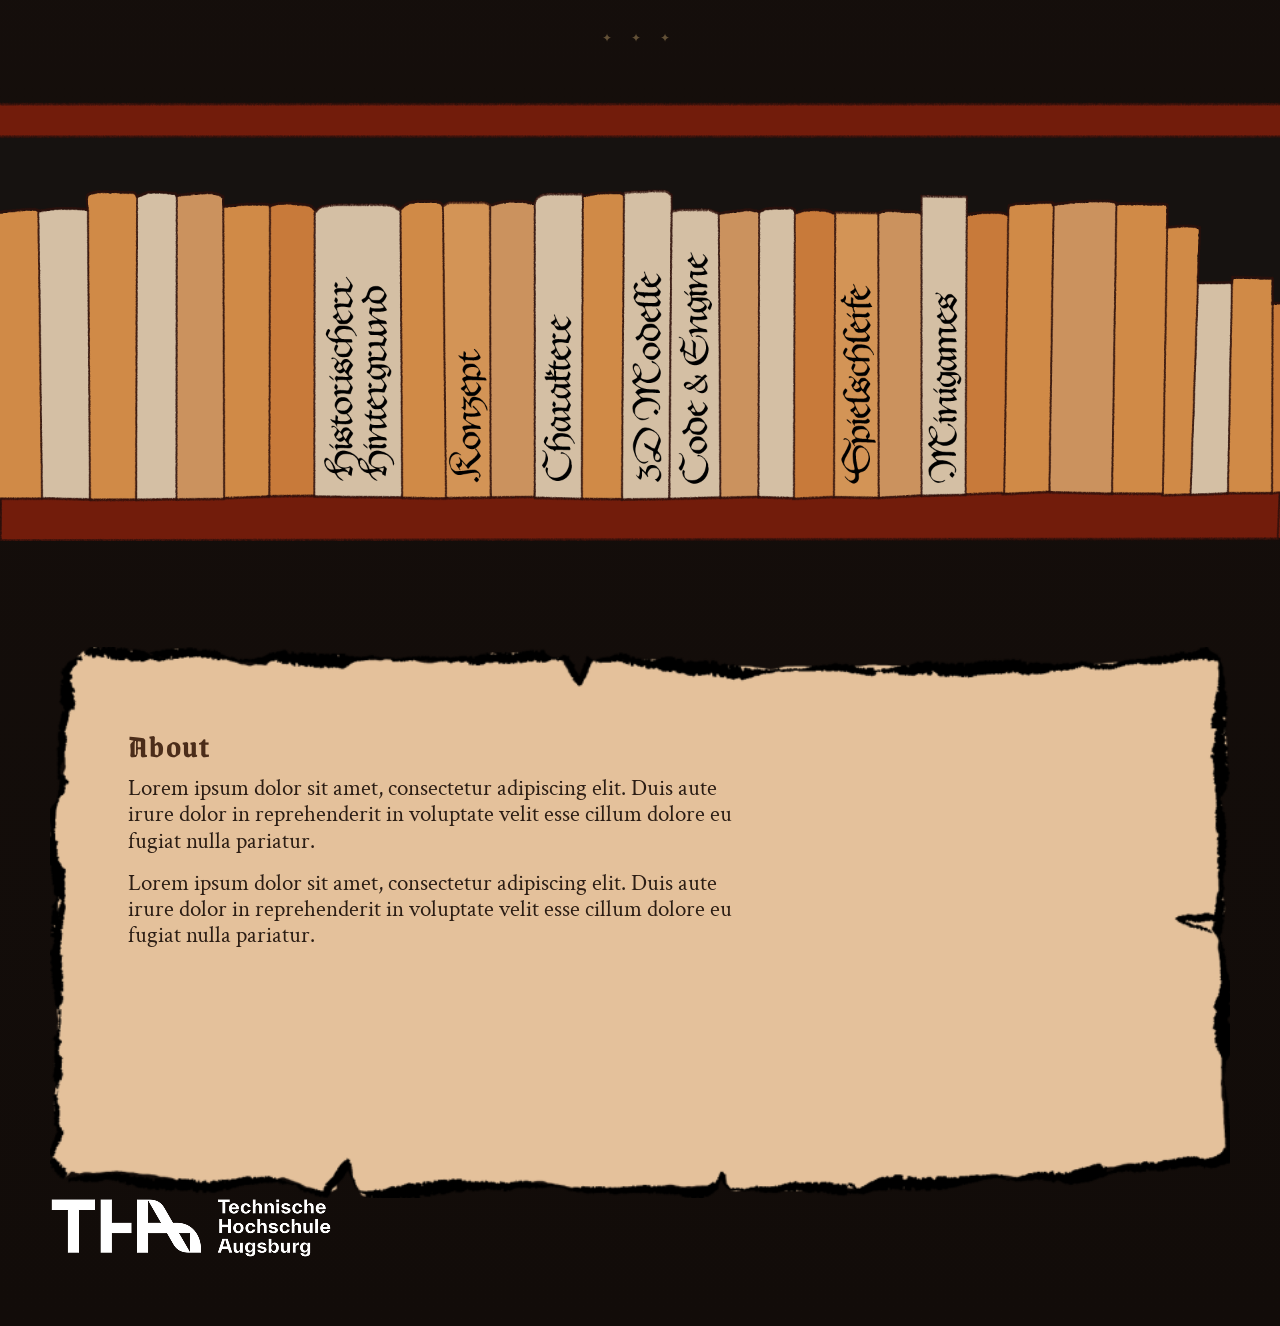
==== commit a37abc1d: "Update index.html" ====
--- a/index.html
+++ b/index.html
@@ -106,7 +106,7 @@
           </div>
         </article>
 
-        <article class="paper-card paper-card-small paper-card-inverted">
+        <article class="paper-card paper-card-small paper-card-inverted requirements-card">
           <img src="images/papier-info-klein.png" alt="" class="paper-card-bg" />
           <div class="paper-card-content">
             <h2>Minimum System Requirements</h2>
@@ -196,20 +196,17 @@
   </main>
 
   <footer class="site-footer section" id="about">
-    <div class="container footer-grid">
-      <div class="paper-card paper-card-footer footer-text">
+    <div class="container">
+      <div class="paper-card paper-card-footer footer-about-card">
         <img src="images/papier-footer-about.png" alt="" class="paper-card-bg" />
         <div class="paper-card-content footer-paper-content">
           <h2>About</h2>
           <p>Lorem ipsum dolor sit amet, consectetur adipiscing elit. Duis aute irure dolor in reprehenderit in voluptate velit esse cillum dolore eu fugiat nulla pariatur.</p>
           <p>Lorem ipsum dolor sit amet, consectetur adipiscing elit. Duis aute irure dolor in reprehenderit in voluptate velit esse cillum dolore eu fugiat nulla pariatur.</p>
         </div>
-      </div>
-
-      <div class="panel footer-logo">
-        <img src="images/hs-logo-footer.png" alt="HS Logo" />
+        <img class="footer-integrated-logo" src="images/hs-logo-footer.png" alt="HS Logo" />
       </div>
     </div>
   </footer>
 </body>
-</html>+</html>
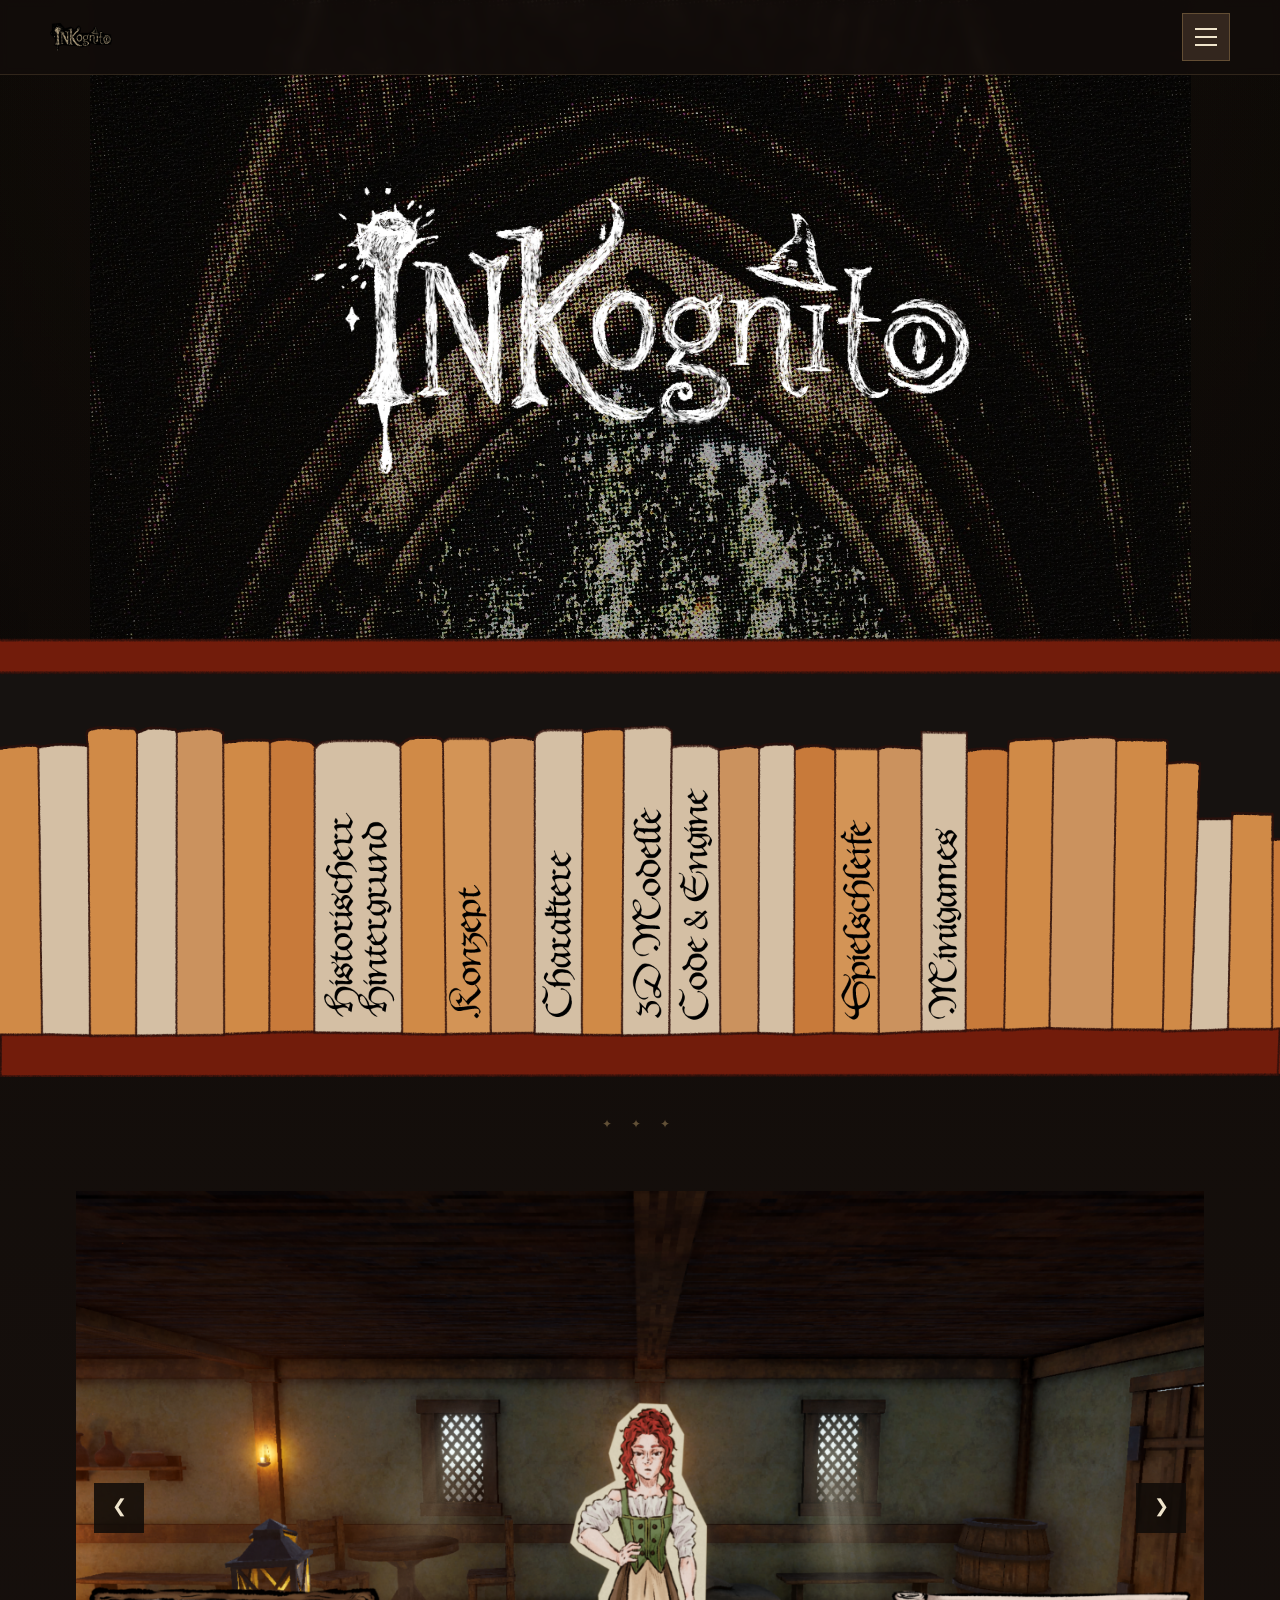
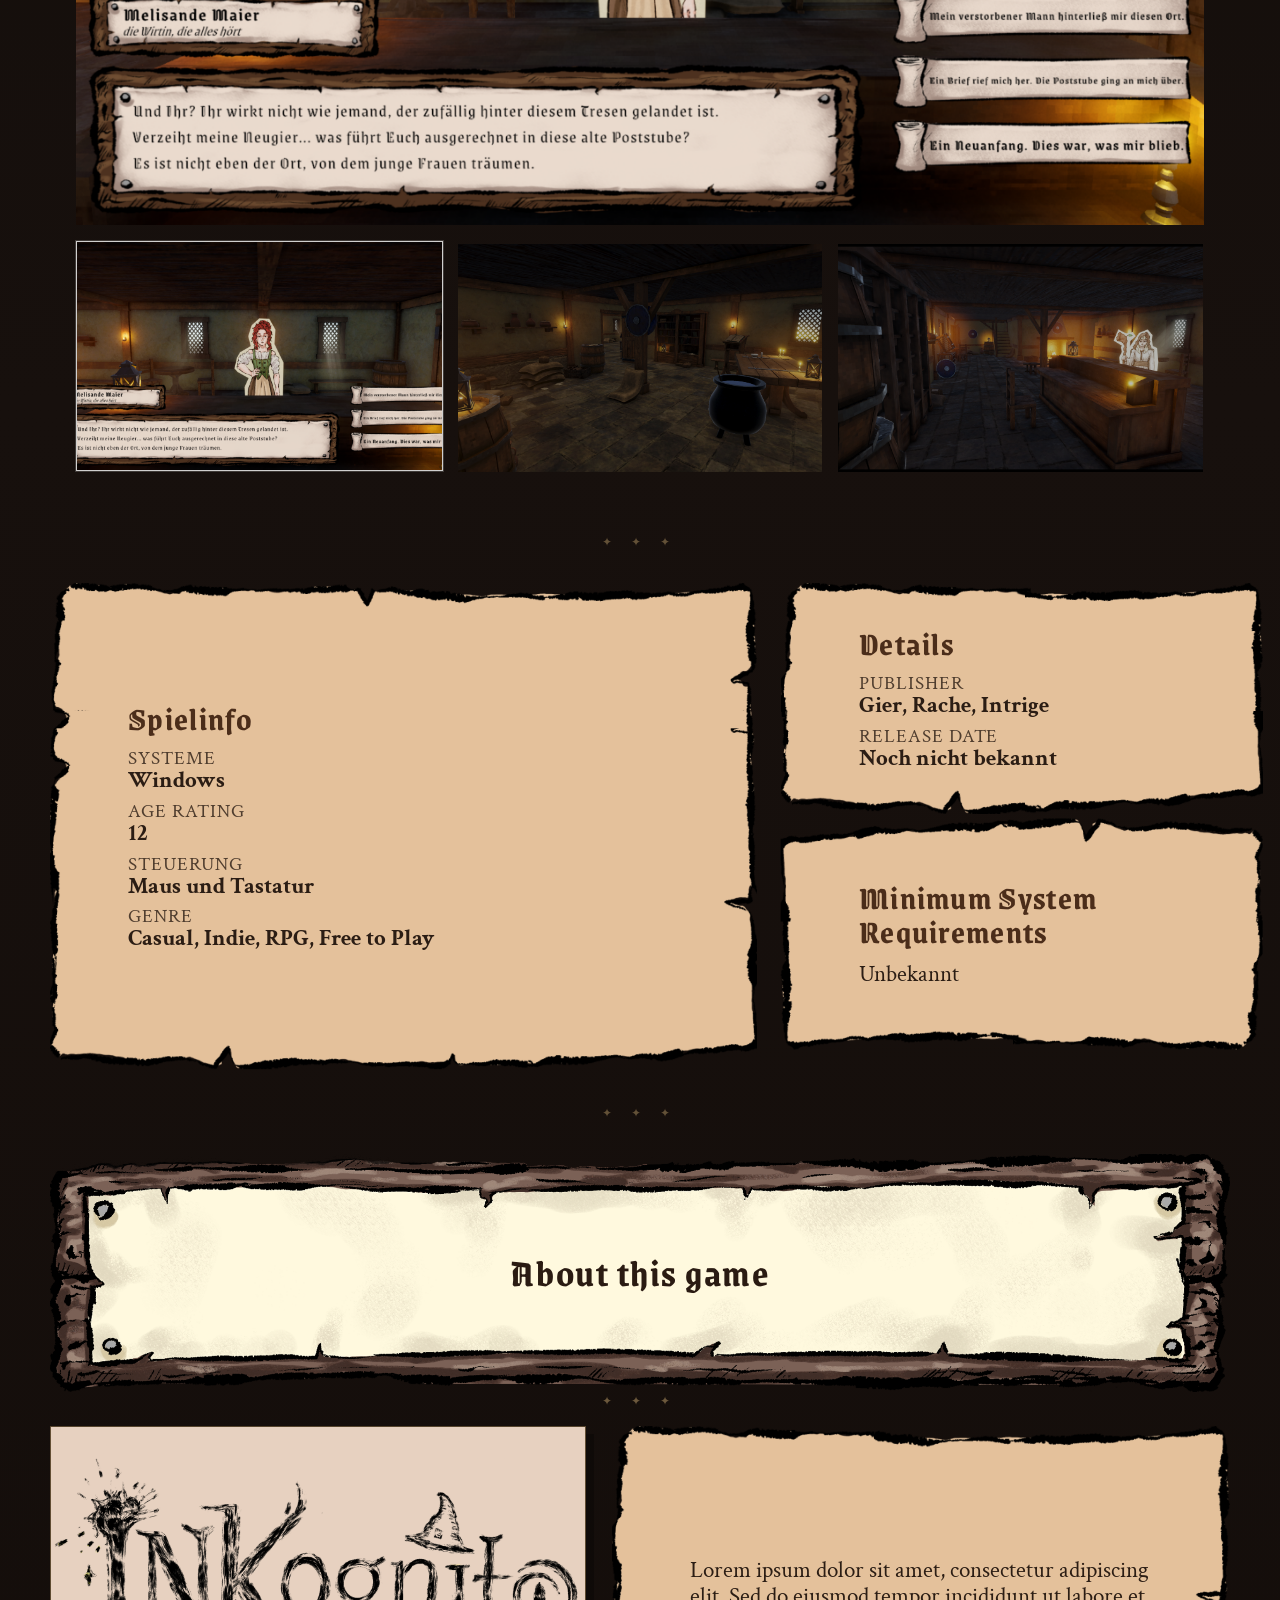
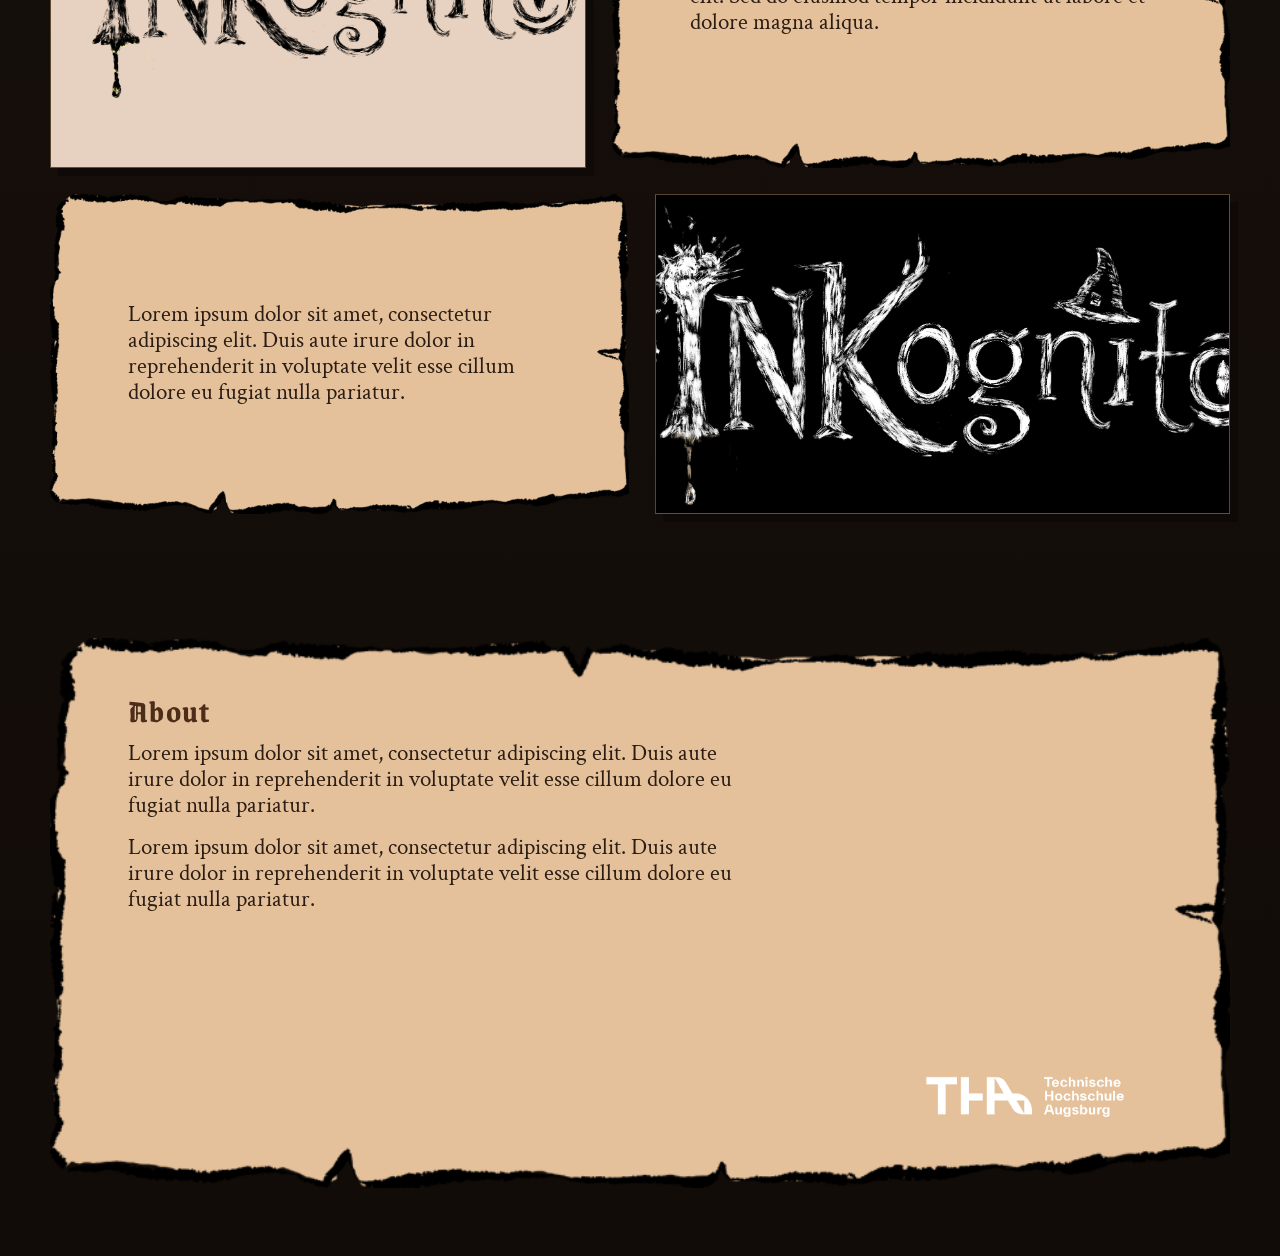
==== commit a48197ee: "Update index.html" ====
--- a/index.html
+++ b/index.html
@@ -49,6 +49,49 @@
     </section>
 
     <section class="section">
+      <div class="bookshelf-wrap">
+        <div class="bookshelf" aria-label="Unterseiten von Inkognito">
+          <img class="bookshelf-base" src="images/buecherregal.png" alt="Bücherregal mit auswählbaren Themen" />
+
+          <div class="book-item book-1">
+            <a class="book-hotspot" href="historischer-hintergrund.html" aria-label="Historischer Hintergrund" data-sound="audio/book-1.m4a"></a>
+            <img class="book-overlay" src="images/buch1.png" alt="" />
+          </div>
+
+          <div class="book-item book-2">
+            <a class="book-hotspot" href="#" aria-label="Konzept" data-sound="audio/book-2.m4a"></a>
+            <img class="book-overlay" src="images/buch2.png" alt="" />
+          </div>
+
+          <div class="book-item book-3">
+            <a class="book-hotspot" href="#" aria-label="Charaktere" data-sound="audio/book-3.m4a"></a>
+            <img class="book-overlay" src="images/buch3.png" alt="" />
+          </div>
+
+          <div class="book-item book-4">
+            <a class="book-hotspot" href="#" aria-label="3D" data-sound="audio/book-1.m4a"></a>
+            <img class="book-overlay" src="images/buch4.png" alt="" />
+          </div>
+
+          <div class="book-item book-5">
+            <a class="book-hotspot" href="#" aria-label="Code und Engine" data-sound="audio/book-2.m4a"></a>
+            <img class="book-overlay" src="images/buch5.png" alt="" />
+          </div>
+
+          <div class="book-item book-6">
+            <a class="book-hotspot" href="#" aria-label="Main Game Loop" data-sound="audio/book-3.m4a"></a>
+            <img class="book-overlay" src="images/buch6.png" alt="" />
+          </div>
+
+          <div class="book-item book-7">
+            <a class="book-hotspot" href="#" aria-label="Minigames" data-sound="audio/book-1.m4a"></a>
+            <img class="book-overlay" src="images/buch7.png" alt="" />
+          </div>
+        </div>
+      </div>
+    </section>
+
+    <section class="section">
       <div class="container">
         <div class="panel carousel-panel">
           <div class="carousel" data-carousel>
@@ -150,49 +193,6 @@
         </div>
       </div>
     </section>
-
-    <section class="section">
-      <div class="bookshelf-wrap">
-        <div class="bookshelf" aria-label="Unterseiten von Inkognito">
-          <img class="bookshelf-base" src="images/buecherregal.png" alt="Bücherregal mit auswählbaren Themen" />
-
-          <div class="book-item book-1">
-            <a class="book-hotspot" href="historischer-hintergrund.html" aria-label="Historischer Hintergrund" data-sound="audio/book-1.m4a"></a>
-            <img class="book-overlay" src="images/buch1.png" alt="" />
-          </div>
-
-          <div class="book-item book-2">
-            <a class="book-hotspot" href="#" aria-label="Konzept" data-sound="audio/book-2.m4a"></a>
-            <img class="book-overlay" src="images/buch2.png" alt="" />
-          </div>
-
-          <div class="book-item book-3">
-            <a class="book-hotspot" href="#" aria-label="Charaktere" data-sound="audio/book-3.m4a"></a>
-            <img class="book-overlay" src="images/buch3.png" alt="" />
-          </div>
-
-          <div class="book-item book-4">
-            <a class="book-hotspot" href="#" aria-label="3D" data-sound="audio/book-1.m4a"></a>
-            <img class="book-overlay" src="images/buch4.png" alt="" />
-          </div>
-
-          <div class="book-item book-5">
-            <a class="book-hotspot" href="#" aria-label="Code und Engine" data-sound="audio/book-2.m4a"></a>
-            <img class="book-overlay" src="images/buch5.png" alt="" />
-          </div>
-
-          <div class="book-item book-6">
-            <a class="book-hotspot" href="#" aria-label="Main Game Loop" data-sound="audio/book-3.m4a"></a>
-            <img class="book-overlay" src="images/buch6.png" alt="" />
-          </div>
-
-          <div class="book-item book-7">
-            <a class="book-hotspot" href="#" aria-label="Minigames" data-sound="audio/book-1.m4a"></a>
-            <img class="book-overlay" src="images/buch7.png" alt="" />
-          </div>
-        </div>
-      </div>
-    </section>
   </main>
 
   <footer class="site-footer section" id="about">
--- a/style.css
+++ b/style.css
@@ -293,12 +293,22 @@
 }
 
 .thumb {
+  position: relative;
   padding: 0;
-  border: none;
+  border: 1px solid transparent;
   overflow: hidden;
   background: transparent;
   cursor: pointer;
-  opacity: 0.74;
+  opacity: 1;
+  transition: var(--transition);
+}
+
+.thumb::after {
+  content: "";
+  position: absolute;
+  inset: 0;
+  background: rgba(0, 0, 0, 0.28);
+  pointer-events: none;
   transition: var(--transition);
 }
 
@@ -309,8 +319,13 @@
 }
 
 .thumb.is-active {
-  opacity: 1;
+  border-color: rgba(255, 255, 255, 0.8);
+  box-shadow: 0 0 0 1px rgba(255, 255, 255, 0.18);
   transform: translateY(-2px);
+}
+
+.thumb.is-active::after {
+  background: rgba(0, 0, 0, 0.02);
 }
 
 .info-grid {
@@ -322,6 +337,10 @@
 
 .info-card-large {
   grid-row: span 2;
+}
+
+.requirements-card {
+  transform: translateY(-20px);
 }
 
 .title-frame {
@@ -393,7 +412,7 @@
 
 .bookshelf-wrap {
   width: 100%;
-  padding: 18px 0 8px;
+  padding: 12px 0 4px;
 }
 
 .bookshelf {
@@ -498,22 +517,17 @@
   padding-bottom: 68px;
 }
 
-.footer-grid {
-  display: grid;
-  grid-template-columns: 3fr 1fr;
-  gap: 24px;
-  align-items: end;
-}
-
-.footer-logo {
-  display: flex;
-  justify-content: center;
-  align-items: end;
-  min-height: 220px;
-}
-
-.footer-logo img {
-  max-width: 220px;
+.footer-about-card {
+  width: 100%;
+  aspect-ratio: 900 / 420;
+}
+
+.footer-integrated-logo {
+  position: absolute;
+  right: 105px;
+  bottom: 70px;
+  width: min(18vw, 200px);
+  z-index: 3;
 }
 
 .paper-card {
@@ -606,12 +620,15 @@
 }
 
 .paper-card-footer {
-  aspect-ratio: 900 / 420;
+  width: 100%;
 }
 
 .footer-paper-content {
   justify-content: flex-start;
-  padding-top: 82px;
+  align-items: flex-start;
+  padding-top: 56px;
+  padding-right: 360px;
+  padding-bottom: 56px;
 }
 
 .footer-paper-content h2 {
@@ -645,8 +662,7 @@
 @media (max-width: 900px) {
   .info-grid,
   .story-block,
-  .story-block.reverse,
-  .footer-grid {
+  .story-block.reverse {
     grid-template-columns: 1fr;
   }
 
@@ -663,8 +679,16 @@
     font-size: 1.68rem;
   }
 
-  .footer-logo {
-    min-height: auto;
+  .footer-paper-content {
+    padding-top: 42px;
+    padding-right: 220px;
+    padding-bottom: 42px;
+  }
+
+  .footer-integrated-logo {
+    right: 72px;
+    bottom: 46px;
+    width: min(24vw, 150px);
   }
 }
 
@@ -697,6 +721,10 @@
 
   .carousel-thumbnails {
     gap: 10px;
+  }
+
+  .requirements-card {
+    transform: translateY(-12px);
   }
 
   .paper-card-content {
@@ -734,10 +762,18 @@
   }
 
   .footer-paper-content {
-    padding-top: 40px;
+    padding-top: 32px;
+    padding-right: 28px;
+    padding-bottom: 120px;
+  }
+
+  .footer-integrated-logo {
+    right: 50px;
+    bottom: 34px;
+    width: 96px;
   }
 
   .title-frame h2 {
     font-size: clamp(1.4rem, 7vw, 2rem);
   }
-}+}
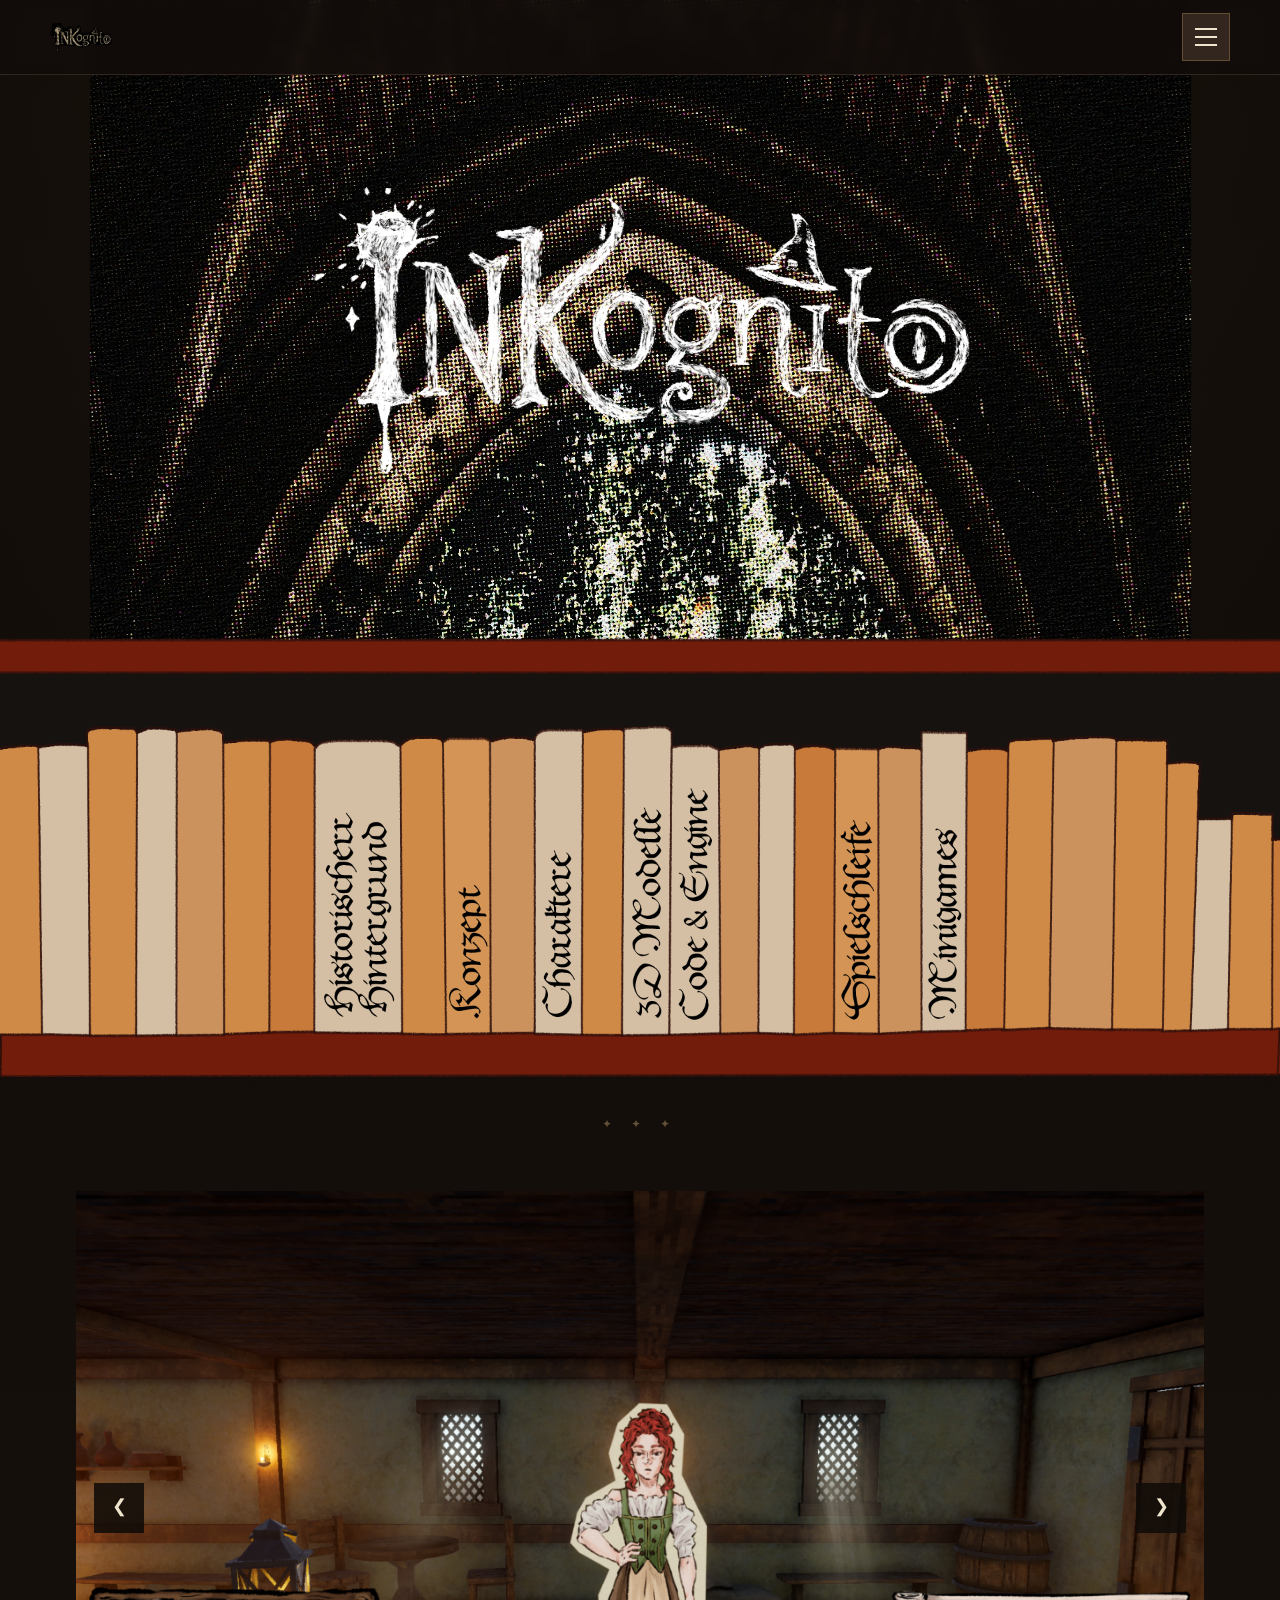
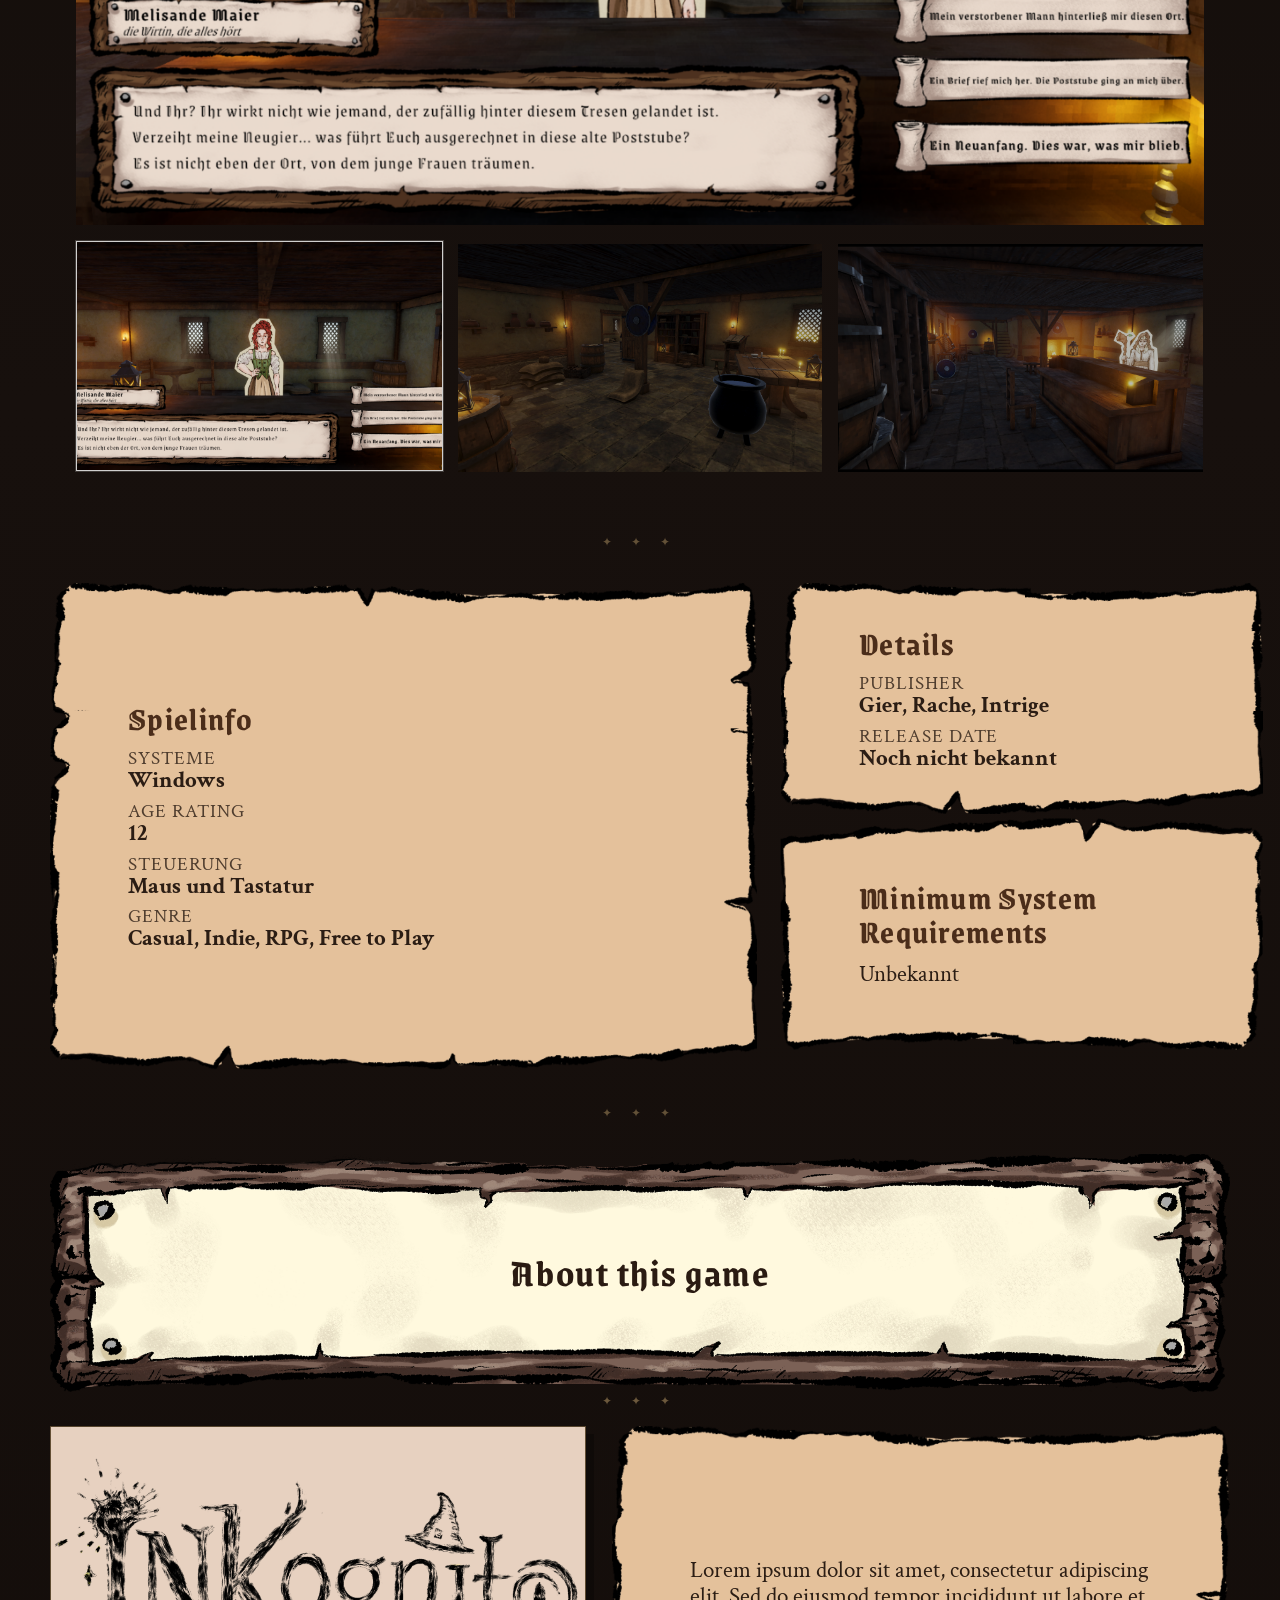
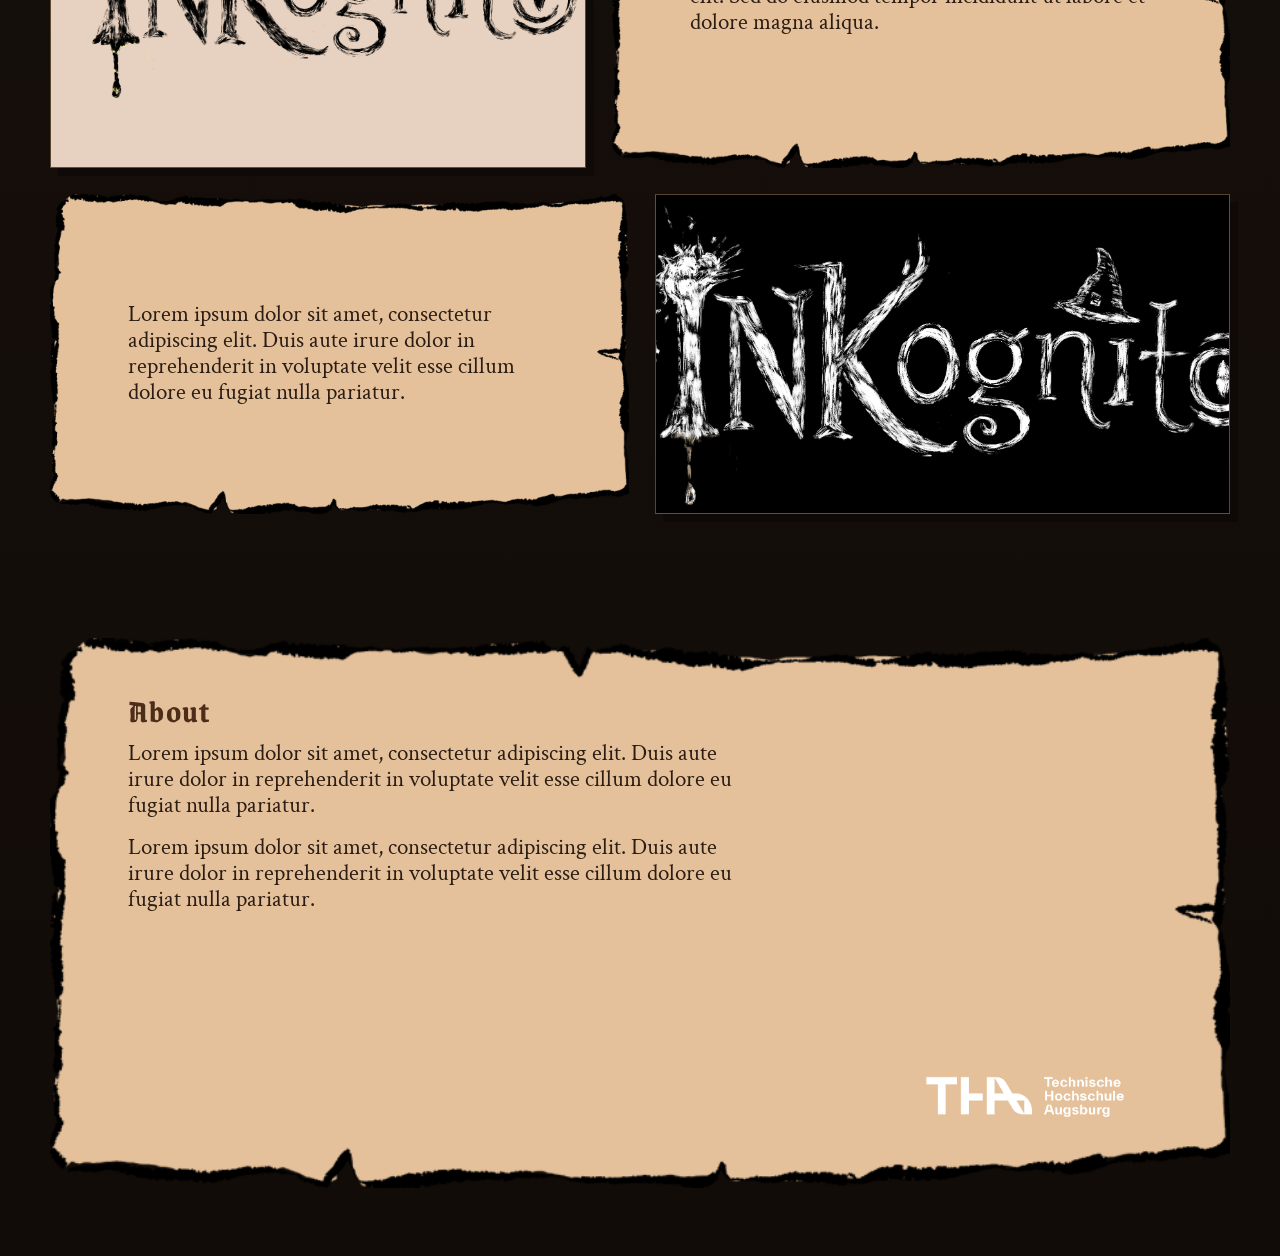
==== commit 3f5e57f4: "Add files via upload" ====
--- a/index.html
+++ b/index.html
@@ -29,7 +29,7 @@
 
         <nav class="site-menu" id="site-menu" aria-label="Hauptnavigation" data-menu>
           <a href="historischer-hintergrund.html">Historischer Hintergrund</a>
-          <a href="#">Konzept</a>
+          <a href="konzept/index.html">Konzept</a>
           <a href="#">Charaktere</a>
           <a href="#">3D</a>
           <a href="#">Code &amp; Engine</a>
@@ -50,42 +50,44 @@
 
     <section class="section">
       <div class="bookshelf-wrap">
-        <div class="bookshelf" aria-label="Unterseiten von Inkognito">
-          <img class="bookshelf-base" src="images/buecherregal.png" alt="Bücherregal mit auswählbaren Themen" />
-
-          <div class="book-item book-1">
-            <a class="book-hotspot" href="historischer-hintergrund.html" aria-label="Historischer Hintergrund" data-sound="audio/book-1.m4a"></a>
-            <img class="book-overlay" src="images/buch1.png" alt="" />
-          </div>
-
-          <div class="book-item book-2">
-            <a class="book-hotspot" href="#" aria-label="Konzept" data-sound="audio/book-2.m4a"></a>
-            <img class="book-overlay" src="images/buch2.png" alt="" />
-          </div>
-
-          <div class="book-item book-3">
-            <a class="book-hotspot" href="#" aria-label="Charaktere" data-sound="audio/book-3.m4a"></a>
-            <img class="book-overlay" src="images/buch3.png" alt="" />
-          </div>
-
-          <div class="book-item book-4">
-            <a class="book-hotspot" href="#" aria-label="3D" data-sound="audio/book-1.m4a"></a>
-            <img class="book-overlay" src="images/buch4.png" alt="" />
-          </div>
-
-          <div class="book-item book-5">
-            <a class="book-hotspot" href="#" aria-label="Code und Engine" data-sound="audio/book-2.m4a"></a>
-            <img class="book-overlay" src="images/buch5.png" alt="" />
-          </div>
-
-          <div class="book-item book-6">
-            <a class="book-hotspot" href="#" aria-label="Main Game Loop" data-sound="audio/book-3.m4a"></a>
-            <img class="book-overlay" src="images/buch6.png" alt="" />
-          </div>
-
-          <div class="book-item book-7">
-            <a class="book-hotspot" href="#" aria-label="Minigames" data-sound="audio/book-1.m4a"></a>
-            <img class="book-overlay" src="images/buch7.png" alt="" />
+        <div class="bookshelf-mobile-stage">
+          <div class="bookshelf" aria-label="Unterseiten von Inkognito">
+            <img class="bookshelf-base" src="images/buecherregal.png" alt="Bücherregal mit auswählbaren Themen" />
+
+            <div class="book-item book-1">
+              <a class="book-hotspot" href="historischer-hintergrund.html" aria-label="Historischer Hintergrund" data-sound="audio/book-1.m4a"></a>
+              <img class="book-overlay" src="images/buch1.png" alt="" />
+            </div>
+
+            <div class="book-item book-2">
+              <a class="book-hotspot" href="konzept/index.html" aria-label="Konzept" data-sound="audio/book-2.m4a"></a>
+              <img class="book-overlay" src="images/buch2.png" alt="" />
+            </div>
+
+            <div class="book-item book-3">
+              <a class="book-hotspot" href="#" aria-label="Charaktere" data-sound="audio/book-3.m4a"></a>
+              <img class="book-overlay" src="images/buch3.png" alt="" />
+            </div>
+
+            <div class="book-item book-4">
+              <a class="book-hotspot" href="#" aria-label="3D" data-sound="audio/book-1.m4a"></a>
+              <img class="book-overlay" src="images/buch4.png" alt="" />
+            </div>
+
+            <div class="book-item book-5">
+              <a class="book-hotspot" href="#" aria-label="Code und Engine" data-sound="audio/book-2.m4a"></a>
+              <img class="book-overlay" src="images/buch5.png" alt="" />
+            </div>
+
+            <div class="book-item book-6">
+              <a class="book-hotspot" href="#" aria-label="Main Game Loop" data-sound="audio/book-3.m4a"></a>
+              <img class="book-overlay" src="images/buch6.png" alt="" />
+            </div>
+
+            <div class="book-item book-7">
+              <a class="book-hotspot" href="#" aria-label="Minigames" data-sound="audio/book-1.m4a"></a>
+              <img class="book-overlay" src="images/buch7.png" alt="" />
+            </div>
           </div>
         </div>
       </div>
@@ -209,4 +211,4 @@
     </div>
   </footer>
 </body>
-</html>
+</html>
--- a/style.css
+++ b/style.css
@@ -46,13 +46,12 @@
   will-change: transform;
 }
 
-.page-bg::after {
-  content: "";
-  position: absolute;
-  inset: 0;
-  background:
-    linear-gradient(90deg, rgba(8, 6, 4, 0.34) 0%, rgba(8, 6, 4, 0.1) 50%, rgba(8, 6, 4, 0.34) 100%),
-    linear-gradient(180deg, rgba(10, 7, 5, 0.16) 0%, rgba(10, 7, 5, 0.3) 100%);
+.page-home .page-bg {
+  background-image: url("images/cathedral-arch.jpg");
+}
+
+.page-subpage .page-bg {
+  background-image: url("../images/cathedral-arch.jpg");
 }
 
 img {
@@ -365,7 +364,8 @@
   object-fit: cover;
 }
 
-.title-frame h2 {
+.title-frame h2,
+.page-subpage .title-frame h1 {
   position: absolute;
   inset: 0;
   display: grid;
@@ -415,6 +415,10 @@
   padding: 12px 0 4px;
 }
 
+.bookshelf-mobile-stage {
+  width: 100%;
+}
+
 .bookshelf {
   position: relative;
   width: 100%;
@@ -643,32 +647,86 @@
   margin-bottom: 0;
 }
 
+.page-subpage .subpage-hero {
+  padding-bottom: 12px;
+}
+
+.page-subpage .konzept-section {
+  padding-top: 20px;
+}
+
+.page-subpage .konzept-grid {
+  display: grid;
+  grid-template-columns: 1.15fr 0.85fr;
+  gap: 24px;
+  align-items: start;
+}
+
+.page-subpage .konzept-grid > .paper-card-large {
+  grid-row: span 2;
+}
+
+.page-subpage .konzept-grid-bottom {
+  grid-template-columns: 0.9fr 1.1fr;
+}
+
+.page-subpage .subpage-story-layout {
+  display: grid;
+  gap: 26px;
+}
+
+.page-subpage .paper-card-content h2 + p {
+  margin-top: 4px;
+}
+
+.page-subpage .subpage-bookshelf-section {
+  padding-top: 36px;
+  padding-bottom: 44px;
+}
+
 :focus-visible {
   outline: 2px solid var(--accent);
   outline-offset: 4px;
 }
 
-a,
-button,
-[role="button"],
-.book-hotspot,
-.menu-toggle,
-.thumb,
-.carousel-arrow,
-.site-menu a {
+.page-home a,
+.page-home button,
+.page-home [role="button"],
+.page-home .book-hotspot,
+.page-home .menu-toggle,
+.page-home .thumb,
+.page-home .carousel-arrow,
+.page-home .site-menu a {
   cursor: url("images/hexenhand-cursor.png") 12 4, pointer;
+}
+
+.page-subpage a,
+.page-subpage button,
+.page-subpage [role="button"],
+.page-subpage .book-hotspot,
+.page-subpage .menu-toggle,
+.page-subpage .thumb,
+.page-subpage .carousel-arrow,
+.page-subpage .site-menu a {
+  cursor: url("../images/hexenhand-cursor.png") 12 4, pointer;
 }
 
 @media (max-width: 900px) {
   .info-grid,
   .story-block,
-  .story-block.reverse {
+  .story-block.reverse,
+  .page-subpage .konzept-grid,
+  .page-subpage .konzept-grid-bottom {
     grid-template-columns: 1fr;
   }
 
   .story-block.reverse .story-media,
   .story-block.reverse .story-text {
     order: initial;
+  }
+
+  .page-subpage .konzept-grid > .paper-card-large {
+    grid-row: auto;
   }
 
   .paper-card-content {
@@ -727,6 +785,28 @@
     transform: translateY(-12px);
   }
 
+  .bookshelf-wrap {
+    padding: 0;
+  }
+
+  .bookshelf-mobile-stage {
+    position: relative;
+    width: 100%;
+    height: min(92vh, 760px);
+    overflow: hidden;
+  }
+
+  .bookshelf-mobile-stage .bookshelf {
+    position: absolute;
+    top: 0;
+    left: 0;
+    width: min(92vh, 760px);
+    max-width: none;
+    aspect-ratio: 1920 / 666;
+    transform-origin: top left;
+    transform: rotate(90deg) translateY(-100%);
+  }
+
   .paper-card-content {
     padding: 34px 28px;
   }
@@ -773,7 +853,13 @@
     width: 96px;
   }
 
-  .title-frame h2 {
+  .title-frame h2,
+  .page-subpage .title-frame h1 {
     font-size: clamp(1.4rem, 7vw, 2rem);
   }
-}
+
+  .page-subpage .subpage-bookshelf-section {
+    padding-top: 20px;
+    padding-bottom: 28px;
+  }
+}
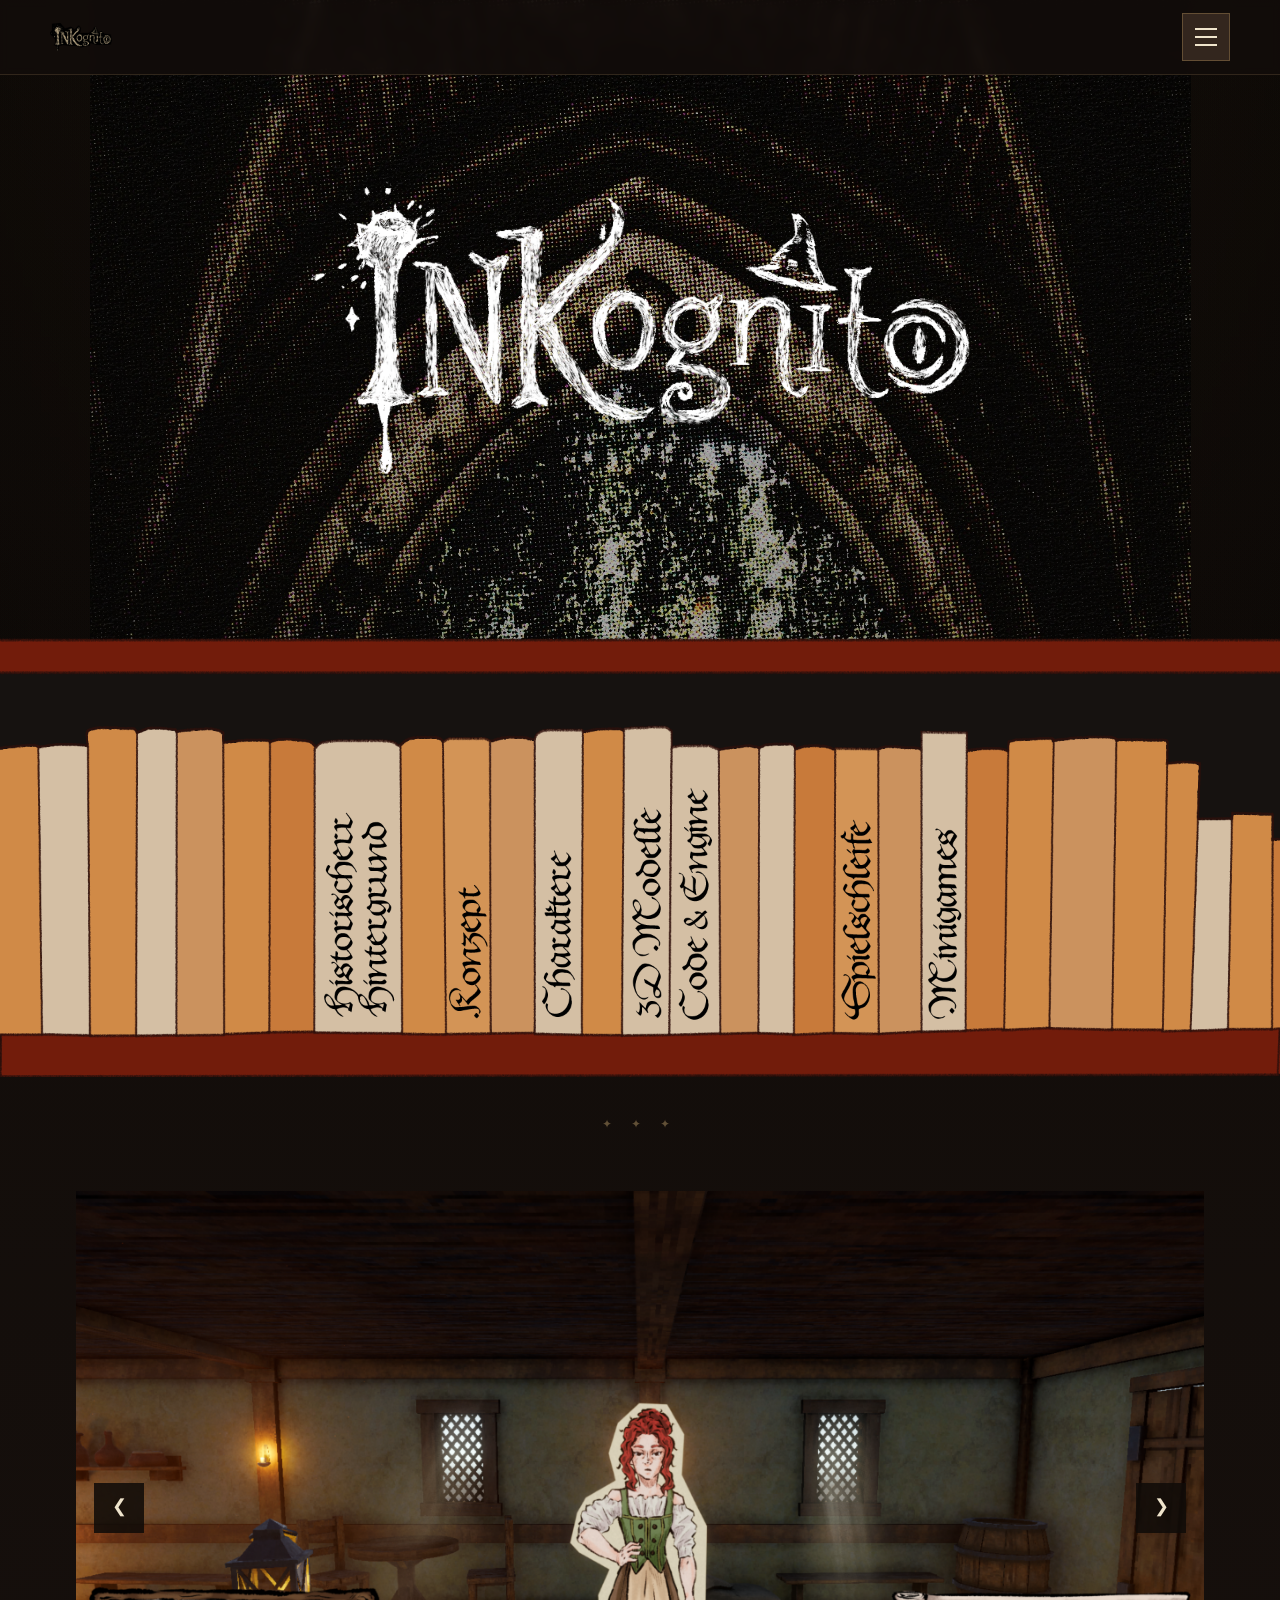
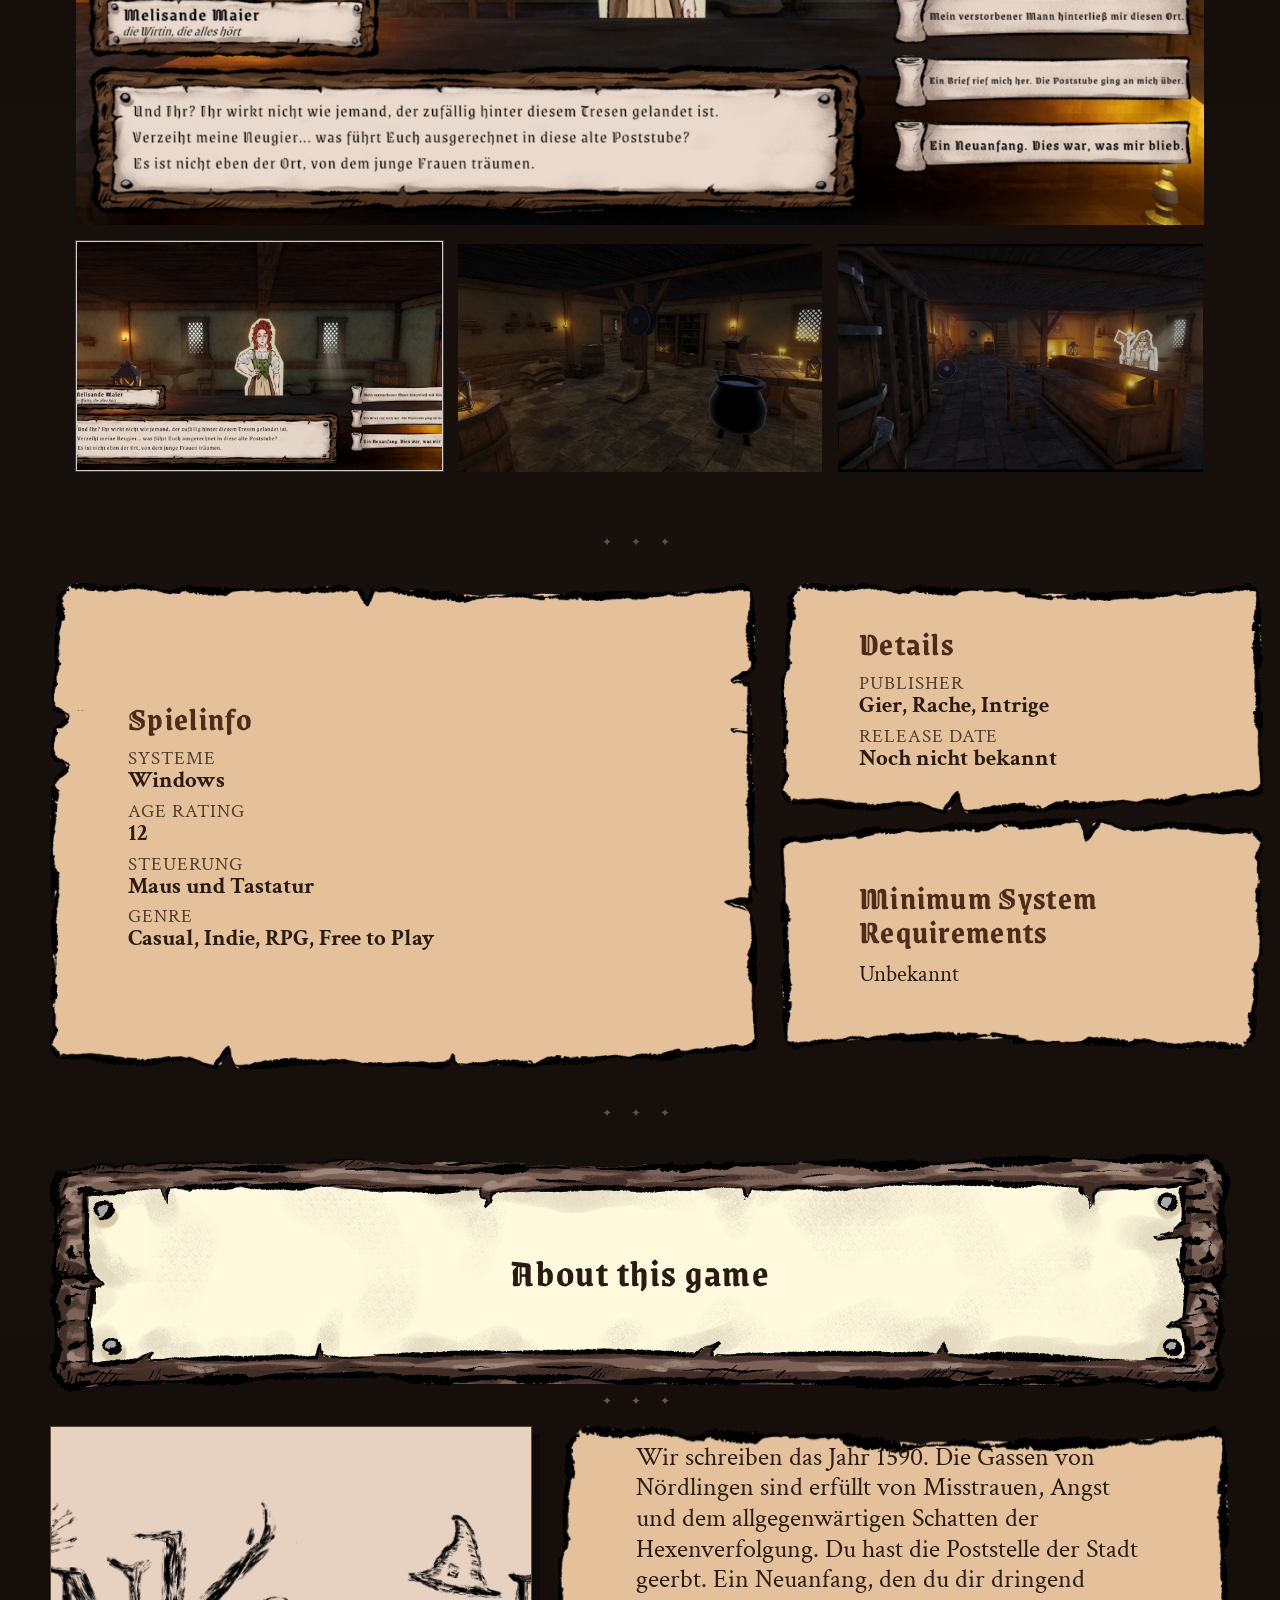
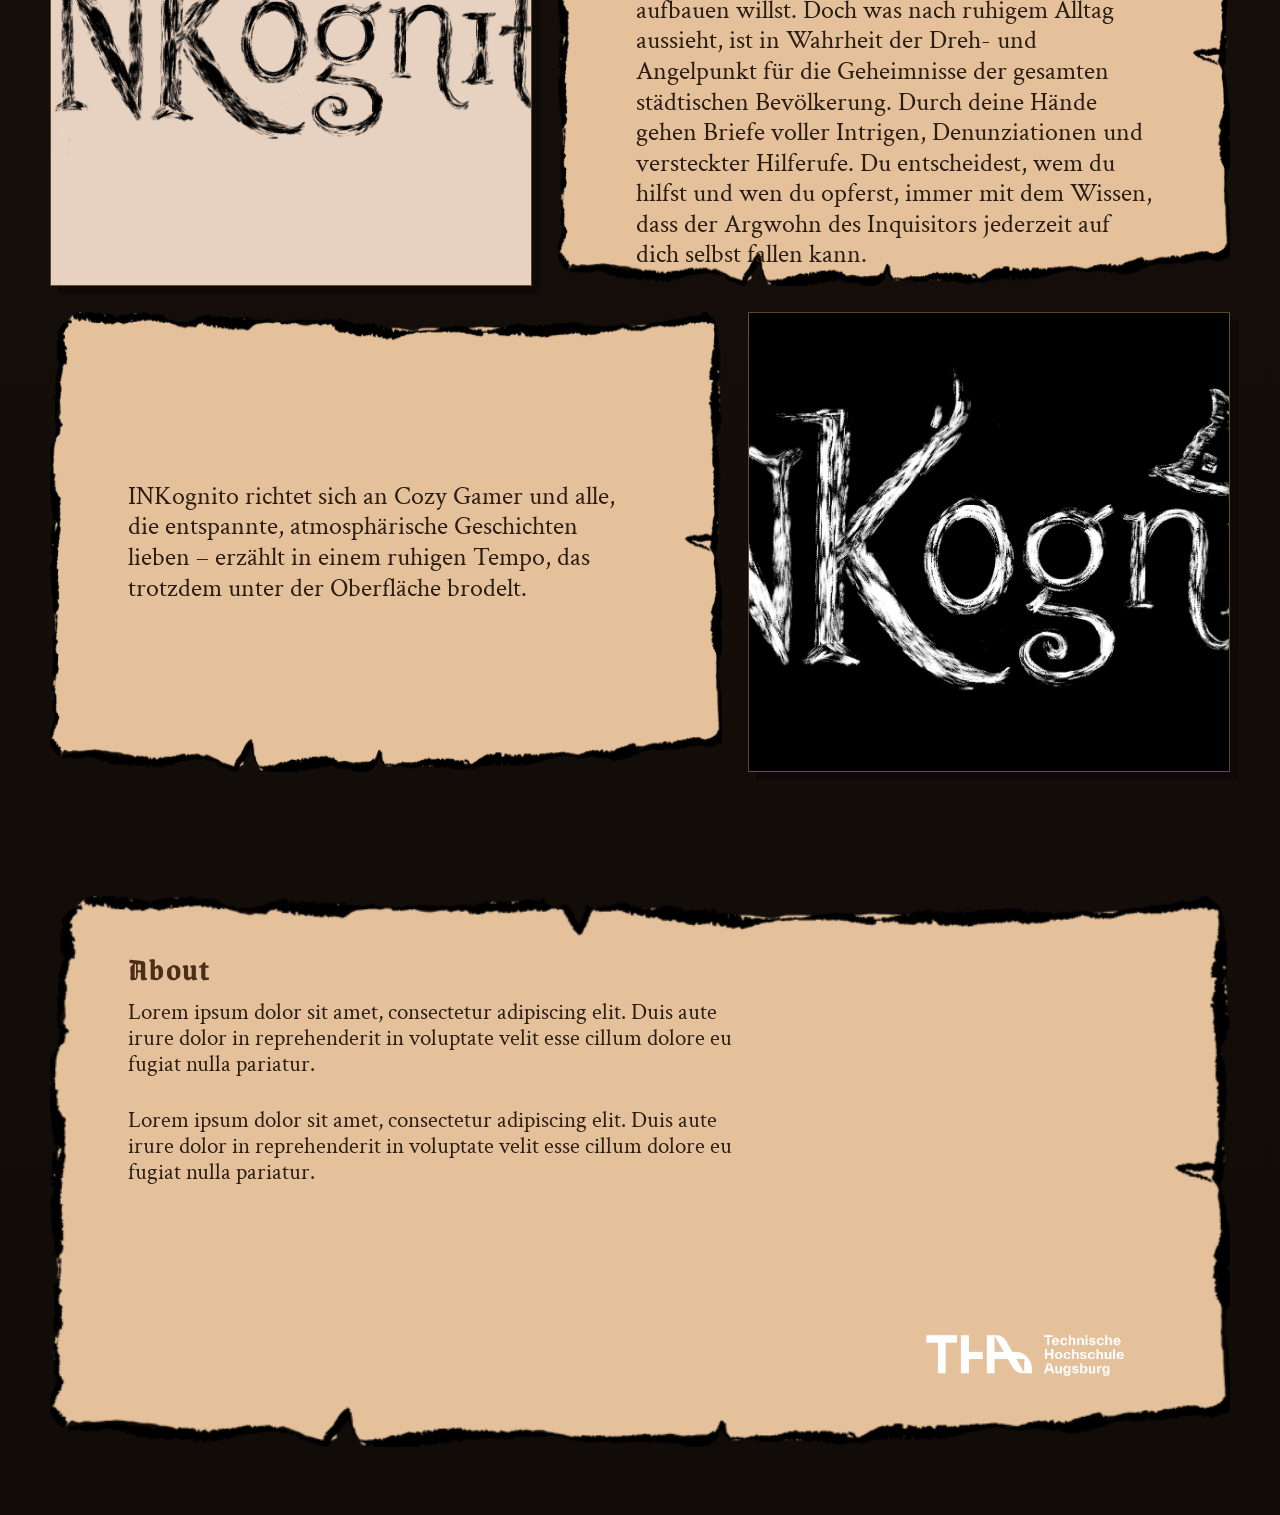
==== commit 0bfa84c5: "Add files via upload" ====
--- a/index.html
+++ b/index.html
@@ -28,13 +28,12 @@
         </button>
 
         <nav class="site-menu" id="site-menu" aria-label="Hauptnavigation" data-menu>
-          <a href="historischer-hintergrund.html">Historischer Hintergrund</a>
+          <a href="historischer-hintergrund/index.html">Historischer Hintergrund</a>
           <a href="konzept/index.html">Konzept</a>
-          <a href="#">Charaktere</a>
-          <a href="#">3D</a>
-          <a href="#">Code &amp; Engine</a>
-          <a href="#">Main Game Loop</a>
-          <a href="#">Minigames</a>
+          <a href="charaktere/index.html">Charaktere</a>
+          <a href="3d/index.html">3D</a>
+          <a href="main-game-loop/index.html">Main Game Loop</a>
+          <a href="minigames/index.html">Minigames</a>
           <a href="#about">About</a>
         </nav>
       </div>
@@ -55,7 +54,7 @@
             <img class="bookshelf-base" src="images/buecherregal.png" alt="Bücherregal mit auswählbaren Themen" />
 
             <div class="book-item book-1">
-              <a class="book-hotspot" href="historischer-hintergrund.html" aria-label="Historischer Hintergrund" data-sound="audio/book-1.m4a"></a>
+              <a class="book-hotspot" href="historischer-hintergrund/index.html" aria-label="Historischer Hintergrund" data-sound="audio/book-1.m4a"></a>
               <img class="book-overlay" src="images/buch1.png" alt="" />
             </div>
 
@@ -65,27 +64,22 @@
             </div>
 
             <div class="book-item book-3">
-              <a class="book-hotspot" href="#" aria-label="Charaktere" data-sound="audio/book-3.m4a"></a>
+              <a class="book-hotspot" href="charaktere/index.html" aria-label="Charaktere" data-sound="audio/book-3.m4a"></a>
               <img class="book-overlay" src="images/buch3.png" alt="" />
             </div>
 
             <div class="book-item book-4">
-              <a class="book-hotspot" href="#" aria-label="3D" data-sound="audio/book-1.m4a"></a>
+              <a class="book-hotspot" href="3d/index.html" aria-label="3D" data-sound="audio/book-1.m4a"></a>
               <img class="book-overlay" src="images/buch4.png" alt="" />
             </div>
 
-            <div class="book-item book-5">
-              <a class="book-hotspot" href="#" aria-label="Code und Engine" data-sound="audio/book-2.m4a"></a>
-              <img class="book-overlay" src="images/buch5.png" alt="" />
-            </div>
-
             <div class="book-item book-6">
-              <a class="book-hotspot" href="#" aria-label="Main Game Loop" data-sound="audio/book-3.m4a"></a>
+              <a class="book-hotspot" href="main-game-loop/index.html" aria-label="Main Game Loop" data-sound="audio/book-3.m4a"></a>
               <img class="book-overlay" src="images/buch6.png" alt="" />
             </div>
 
             <div class="book-item book-7">
-              <a class="book-hotspot" href="#" aria-label="Minigames" data-sound="audio/book-1.m4a"></a>
+              <a class="book-hotspot" href="minigames/index.html" aria-label="Minigames" data-sound="audio/book-1.m4a"></a>
               <img class="book-overlay" src="images/buch7.png" alt="" />
             </div>
           </div>
@@ -168,28 +162,28 @@
           <h2>About this game</h2>
         </div>
 
-        <div class="story-block">
+        <div class="story-block story-block-home">
           <div class="story-media panel">
             <img src="images/about-1.png" alt="Spielszene aus Inkognito" />
           </div>
 
-          <div class="paper-card paper-card-story story-text">
+          <div class="paper-card paper-card-story story-text paper-card-story-large">
             <img src="images/papier-story-text.png" alt="" class="paper-card-bg" />
-            <div class="paper-card-content">
-              <p>Lorem ipsum dolor sit amet, consectetur adipiscing elit. Sed do eiusmod tempor incididunt ut labore et dolore magna aliqua.</p>
-            </div>
-          </div>
-        </div>
-
-        <div class="story-block reverse">
+            <div class="paper-card-content paper-card-content-large">
+              <p>Wir schreiben das Jahr 1590. Die Gassen von Nördlingen sind erfüllt von Misstrauen, Angst und dem allgegenwärtigen Schatten der Hexenverfolgung. Du hast die Poststelle der Stadt geerbt. Ein Neuanfang, den du dir dringend aufbauen willst. Doch was nach ruhigem Alltag aussieht, ist in Wahrheit der Dreh- und Angelpunkt für die Geheimnisse der gesamten städtischen Bevölkerung. Durch deine Hände gehen Briefe voller Intrigen, Denunziationen und versteckter Hilferufe. Du entscheidest, wem du hilfst und wen du opferst, immer mit dem Wissen, dass der Argwohn des Inquisitors jederzeit auf dich selbst fallen kann.</p>
+            </div>
+          </div>
+        </div>
+
+        <div class="story-block reverse story-block-home">
           <div class="story-media panel">
             <img src="images/about-2.png" alt="Weitere Szene mit mittelalterlicher Atmosphäre" />
           </div>
 
-          <div class="paper-card paper-card-story story-text">
+          <div class="paper-card paper-card-story story-text paper-card-story-large">
             <img src="images/papier-story-text.png" alt="" class="paper-card-bg" />
-            <div class="paper-card-content">
-              <p>Lorem ipsum dolor sit amet, consectetur adipiscing elit. Duis aute irure dolor in reprehenderit in voluptate velit esse cillum dolore eu fugiat nulla pariatur.</p>
+            <div class="paper-card-content paper-card-content-large">
+              <p>INKognito richtet sich an Cozy Gamer und alle, die entspannte, atmosphärische Geschichten lieben – erzählt in einem ruhigen Tempo, das trotzdem unter der Oberfläche brodelt.</p>
             </div>
           </div>
         </div>
--- a/style.css
+++ b/style.css
@@ -54,6 +54,15 @@
   background-image: url("../images/cathedral-arch.jpg");
 }
 
+.page-bg::after {
+  content: "";
+  position: absolute;
+  inset: 0;
+  background:
+    linear-gradient(90deg, rgba(8, 6, 4, 0.34) 0%, rgba(8, 6, 4, 0.1) 50%, rgba(8, 6, 4, 0.34) 100%),
+    linear-gradient(180deg, rgba(10, 7, 5, 0.16) 0%, rgba(10, 7, 5, 0.3) 100%);
+}
+
 img {
   display: block;
   max-width: 100%;
@@ -410,6 +419,10 @@
   object-fit: cover;
 }
 
+.story-block-home .story-media {
+  min-height: 460px;
+}
+
 .bookshelf-wrap {
   width: 100%;
   padding: 12px 0 4px;
@@ -467,54 +480,13 @@
   outline-offset: 3px;
 }
 
-.book-1 {
-  left: 27.8646%;
-  top: 17.5676%;
-  width: 7.5%;
-  height: 72.2222%;
-}
-
-.book-2 {
-  left: 36.4063%;
-  top: 17.4174%;
-  width: 4.1667%;
-  height: 72.3724%;
-}
-
-.book-3 {
-  left: 43.5417%;
-  top: 13.964%;
-  width: 4.3229%;
-  height: 76.2763%;
-}
-
-.book-4 {
-  left: 50.3646%;
-  top: 14.1141%;
-  width: 4.0625%;
-  height: 76.1261%;
-}
-
-.book-5 {
-  left: 54.1667%;
-  top: 18.7688%;
-  width: 4.375%;
-  height: 71.6216%;
-}
-
-.book-6 {
-  left: 66.8229%;
-  top: 19.2192%;
-  width: 3.9583%;
-  height: 70.7207%;
-}
-
-.book-7 {
-  left: 73.6458%;
-  top: 14.5646%;
-  width: 4.1146%;
-  height: 75.2252%;
-}
+.book-1 { left: 27.8646%; top: 17.5676%; width: 7.5%; height: 72.2222%; }
+.book-2 { left: 36.4063%; top: 17.4174%; width: 4.1667%; height: 72.3724%; }
+.book-3 { left: 43.5417%; top: 13.964%; width: 4.3229%; height: 76.2763%; }
+.book-4 { left: 50.3646%; top: 14.1141%; width: 4.0625%; height: 76.1261%; }
+.book-5 { left: 54.1667%; top: 18.7688%; width: 4.375%; height: 71.6216%; }
+.book-6 { left: 66.8229%; top: 19.2192%; width: 3.9583%; height: 70.7207%; }
+.book-7 { left: 73.6458%; top: 14.5646%; width: 4.1146%; height: 75.2252%; }
 
 .site-footer {
   padding-top: 56px;
@@ -607,6 +579,10 @@
   line-height: 1.15;
 }
 
+.paper-card-content p + p {
+  margin-top: 0.9rem;
+}
+
 .paper-card-large {
   aspect-ratio: 900 / 620;
 }
@@ -621,6 +597,10 @@
 
 .paper-card-story {
   aspect-ratio: 760 / 420;
+}
+
+.paper-card-story-large {
+  aspect-ratio: 760 / 520;
 }
 
 .paper-card-footer {
@@ -651,42 +631,385 @@
   padding-bottom: 12px;
 }
 
-.page-subpage .konzept-section {
-  padding-top: 20px;
-}
-
-.page-subpage .konzept-grid {
-  display: grid;
-  grid-template-columns: 1.15fr 0.85fr;
-  gap: 24px;
-  align-items: start;
-}
-
-.page-subpage .konzept-grid > .paper-card-large {
-  grid-row: span 2;
-}
-
-.page-subpage .konzept-grid-bottom {
-  grid-template-columns: 0.9fr 1.1fr;
-}
-
-.page-subpage .subpage-story-layout {
-  display: grid;
-  gap: 26px;
-}
-
-.page-subpage .paper-card-content h2 + p {
-  margin-top: 4px;
-}
-
 .page-subpage .subpage-bookshelf-section {
   padding-top: 36px;
   padding-bottom: 44px;
-}
-
-:focus-visible {
-  outline: 2px solid var(--accent);
-  outline-offset: 4px;
+  clear: both;
+  position: relative;
+  z-index: 2;
+}
+
+.page-history .subpage-bookshelf-section {
+  margin-top: 24px;
+}
+
+.subpage-main > .section,
+.subpage-main > .subpage-bookshelf-section {
+  position: relative;
+  z-index: 2;
+}
+
+.subpage-card-grid {
+  display: grid;
+  gap: 24px;
+}
+
+.subpage-card-grid-1 {
+  grid-template-columns: 1fr;
+}
+
+.subpage-card-grid-2 {
+  grid-template-columns: repeat(2, minmax(0, 1fr));
+}
+
+.subpage-card-grid-3 {
+  grid-template-columns: repeat(3, minmax(0, 1fr));
+}
+
+.image-gallery-grid {
+  display: grid;
+  gap: 22px;
+}
+
+.image-gallery-grid-3 {
+  grid-template-columns: repeat(3, minmax(0, 1fr));
+}
+
+.image-gallery-grid-4 {
+  grid-template-columns: repeat(4, minmax(0, 1fr));
+}
+
+.image-gallery-grid-3d {
+  grid-template-columns: repeat(3, minmax(0, 1fr));
+}
+
+.image-gallery-grid-3d-large {
+  grid-template-columns: repeat(2, minmax(0, 1fr));
+  gap: 28px;
+}
+
+.image-gallery-grid-minigames {
+  gap: 28px;
+}
+
+.image-gallery-grid-minigames-large {
+  gap: 26px;
+}
+
+.gallery-image {
+  overflow: hidden;
+}
+
+.gallery-image img {
+  width: 100%;
+  height: 100%;
+  object-fit: cover;
+}
+
+.gallery-image-wide {
+  min-height: 320px;
+}
+
+.gallery-image-tall {
+  min-height: 460px;
+}
+
+.paper-card-content-large h2 {
+  font-size: 2.2rem;
+}
+
+.paper-card-content-large p {
+  font-size: 1.62rem;
+  line-height: 1.18;
+  max-width: 48ch;
+}
+
+.paper-card-content-xl {
+  padding: 76px 84px;
+}
+
+.paper-card-content-xl h2 {
+  font-size: 2.4rem;
+}
+
+.paper-card-content-xl p {
+  font-size: 1.72rem;
+  line-height: 1.2;
+  max-width: 46ch;
+}
+
+.paper-card-content-xxl {
+  padding: 82px 88px;
+}
+
+.paper-card-content-xxl h2 {
+  font-size: 2.8rem;
+}
+
+.paper-card-content-xxl p {
+  font-size: 2.2rem;
+  line-height: 1.18;
+  max-width: 38ch;
+}
+
+.paper-card-concept-big {
+  aspect-ratio: 900 / 760;
+}
+
+.paper-card-3d-big {
+  aspect-ratio: 900 / 760;
+}
+
+.concept-image-large {
+  min-height: 420px;
+}
+
+.concept-text-medium {
+  width: 100%;
+}
+
+/* NUR KONZEPT */
+.page-konzept .subpage-story-layout {
+  display: grid;
+  gap: 34px;
+  justify-items: center;
+}
+
+.page-konzept .story-block,
+.page-konzept .story-block.reverse {
+  display: grid;
+  grid-template-columns: 1fr;
+  gap: 20px;
+  align-items: stretch;
+  justify-items: center;
+  width: 100%;
+  max-width: 980px;
+  margin: 0 auto;
+}
+
+.page-konzept .story-block.reverse .story-media,
+.page-konzept .story-block.reverse .story-text {
+  order: initial;
+}
+
+.page-konzept .story-media {
+  order: 1;
+  width: 100%;
+  max-width: 980px;
+  justify-self: center;
+}
+
+.page-konzept .story-text {
+  order: 2;
+  width: 100%;
+  max-width: 980px;
+  justify-self: center;
+}
+
+.page-konzept .paper-card-content,
+.page-konzept .paper-card-content-large,
+.page-konzept .paper-card-content-xl {
+  text-align: center;
+  align-items: center;
+}
+
+.page-konzept .paper-card-content p,
+.page-konzept .paper-card-content-large p,
+.page-konzept .paper-card-content-xl p {
+  margin-left: auto;
+  margin-right: auto;
+}
+
+.page-konzept .subpage-bookshelf-section {
+  margin-top: 32px;
+  padding-top: 16px;
+}
+
+.page-konzept .concept-bookshelf-section .bookshelf-wrap {
+  padding-top: 0;
+}
+
+/* CHARAKTERE */
+.character-image-huge {
+  min-height: 620px;
+}
+
+.character-text-compact {
+  width: 100%;
+}
+
+.character-content-tight {
+  padding: 42px 34px;
+}
+
+.character-content-tight h2 {
+  font-size: 2.8rem;
+}
+
+.character-content-tight p {
+  font-size: 2.2rem;
+  line-height: 1.18;
+  max-width: 38ch;
+}
+
+.page-charaktere .character-layout {
+  display: grid;
+  gap: 34px;
+}
+
+.page-charaktere .story-block,
+.page-charaktere .story-block.reverse {
+  display: grid;
+  grid-template-columns: 1fr;
+  gap: 20px;
+  align-items: stretch;
+}
+
+.page-charaktere .story-block.reverse .story-media,
+.page-charaktere .story-block.reverse .story-text {
+  order: initial;
+}
+
+.page-charaktere .story-media {
+  order: 1;
+}
+
+.page-charaktere .story-text {
+  order: 2;
+}
+
+.page-charaktere .paper-card-content,
+.page-charaktere .character-content-tight {
+  text-align: center;
+  align-items: center;
+}
+
+.page-charaktere .paper-card-content p,
+.page-charaktere .character-content-tight p {
+  margin-left: auto;
+  margin-right: auto;
+}
+
+/* HISTORISCHER HINTERGRUND */
+.history-block .story-media {
+  min-height: 520px;
+}
+
+.history-image-large {
+  min-height: 520px;
+}
+
+.page-history .subpage-story-layout {
+  display: grid;
+  gap: 34px;
+}
+
+.page-history .story-block,
+.page-history .story-block.reverse {
+  display: grid;
+  grid-template-columns: 1fr;
+  gap: 20px;
+  align-items: center;
+  justify-items: center;
+}
+
+.page-history .story-block.reverse .story-media,
+.page-history .story-block.reverse .story-text {
+  order: initial;
+}
+
+.page-history .story-media {
+  order: 1;
+  width: 100%;
+  max-width: 980px;
+}
+
+.page-history .story-text {
+  order: 2;
+  width: 100%;
+  max-width: 980px;
+}
+
+.page-history .paper-card-content,
+.page-history .paper-card-content-large,
+.page-history .paper-card-content-xxl {
+  text-align: center;
+  align-items: center;
+}
+
+.page-history .paper-card-content h2,
+.page-history .paper-card-content-large h2 {
+  font-size: 2.8rem;
+}
+
+.page-history .paper-card-content p,
+.page-history .paper-card-content-large p,
+.page-history .paper-card-content-xxl p {
+  font-size: 2.2rem;
+  line-height: 1.18;
+  max-width: 38ch;
+  margin-left: auto;
+  margin-right: auto;
+}
+
+/* 3D */
+.page-3d .paper-card-content,
+.page-3d .paper-card-content-large,
+.page-3d .paper-card-content-xxl {
+  text-align: center;
+  align-items: center;
+}
+
+.page-3d .paper-card-content p,
+.page-3d .paper-card-content-large p,
+.page-3d .paper-card-content-xxl p {
+  margin-left: auto;
+  margin-right: auto;
+}
+
+/* MINIGAMES */
+.minigame-groups {
+  display: grid;
+  grid-template-columns: repeat(2, minmax(0, 1fr));
+  gap: 28px;
+  align-items: start;
+}
+
+.minigame-group {
+  display: grid;
+  gap: 20px;
+}
+
+.minigame-group .title-frame {
+  margin-bottom: 8px;
+}
+
+.minigame-group .title-frame::after {
+  display: none;
+}
+
+.minigame-stack {
+  display: grid;
+  grid-template-columns: 1fr;
+  gap: 20px;
+}
+
+.minigame-stack .gallery-image {
+  min-height: 0;
+  background: rgba(22, 16, 12, 0.9);
+  padding: 14px;
+}
+
+.minigame-stack .gallery-image img {
+  width: 100%;
+  height: auto;
+  max-height: 540px;
+  object-fit: contain;
+  background: rgba(11, 8, 6, 0.9);
+}
+
+.minigame-wide-stack .gallery-image img {
+  max-height: 620px;
 }
 
 .page-home a,
@@ -711,12 +1034,22 @@
   cursor: url("../images/hexenhand-cursor.png") 12 4, pointer;
 }
 
+:focus-visible {
+  outline: 2px solid var(--accent);
+  outline-offset: 4px;
+}
+
 @media (max-width: 900px) {
   .info-grid,
   .story-block,
   .story-block.reverse,
-  .page-subpage .konzept-grid,
-  .page-subpage .konzept-grid-bottom {
+  .subpage-card-grid-2,
+  .subpage-card-grid-3,
+  .image-gallery-grid-3,
+  .image-gallery-grid-4,
+  .image-gallery-grid-3d,
+  .image-gallery-grid-3d-large,
+  .minigame-groups {
     grid-template-columns: 1fr;
   }
 
@@ -725,16 +1058,39 @@
     order: initial;
   }
 
-  .page-subpage .konzept-grid > .paper-card-large {
-    grid-row: auto;
-  }
-
   .paper-card-content {
     padding: 48px 42px;
   }
 
   .paper-card-content h2 {
     font-size: 1.68rem;
+  }
+
+  .paper-card-content-large p,
+  .paper-card-content-xl p,
+  .paper-card-content-xxl p,
+  .character-content-tight p,
+  .page-history .paper-card-content-large p {
+    font-size: 1.4rem;
+  }
+
+  .paper-card-content-xxl h2,
+  .character-content-tight h2,
+  .page-history .paper-card-content-large h2 {
+    font-size: 2.1rem;
+  }
+
+  .character-image-huge,
+  .history-image-large,
+  .gallery-image-tall,
+  .story-block-home .story-media,
+  .concept-image-large {
+    min-height: 360px;
+  }
+
+  .minigame-stack .gallery-image img,
+  .minigame-wide-stack .gallery-image img {
+    max-height: 420px;
   }
 
   .footer-paper-content {
@@ -747,6 +1103,18 @@
     right: 72px;
     bottom: 46px;
     width: min(24vw, 150px);
+  }
+
+  .page-konzept .story-block,
+  .page-konzept .story-block.reverse,
+  .page-konzept .story-media,
+  .page-konzept .story-text {
+    max-width: 100%;
+  }
+
+  .page-konzept .subpage-bookshelf-section {
+    margin-top: 24px;
+    padding-top: 10px;
   }
 }
 
@@ -807,11 +1175,19 @@
     transform: rotate(90deg) translateY(-100%);
   }
 
-  .paper-card-content {
+  .paper-card-content,
+  .paper-card-content-large,
+  .paper-card-content-xl,
+  .paper-card-content-xxl {
     padding: 34px 28px;
   }
 
-  .paper-card-content h2 {
+  .paper-card-content h2,
+  .paper-card-content-large h2,
+  .paper-card-content-xl h2,
+  .paper-card-content-xxl h2,
+  .character-content-tight h2,
+  .page-history .paper-card-content-large h2 {
     margin-bottom: 10px;
     font-size: 1.536rem;
     line-height: 1.05;
@@ -836,9 +1212,32 @@
     line-height: 1.08;
   }
 
-  .paper-card-content p {
+  .paper-card-content p,
+  .paper-card-content-large p,
+  .paper-card-content-xl p,
+  .paper-card-content-xxl p,
+  .character-content-tight p,
+  .page-history .paper-card-content-large p {
     font-size: 1.224rem;
     line-height: 1.12;
+  }
+
+  .gallery-image-wide,
+  .gallery-image-tall,
+  .concept-image-large,
+  .character-image-huge,
+  .history-image-large,
+  .story-block-home .story-media {
+    min-height: 250px;
+  }
+
+  .minigame-stack .gallery-image {
+    padding: 10px;
+  }
+
+  .minigame-stack .gallery-image img,
+  .minigame-wide-stack .gallery-image img {
+    max-height: 320px;
   }
 
   .footer-paper-content {
@@ -862,4 +1261,8 @@
     padding-top: 20px;
     padding-bottom: 28px;
   }
+
+  .page-konzept .subpage-bookshelf-section {
+    margin-top: 18px;
+  }
 }
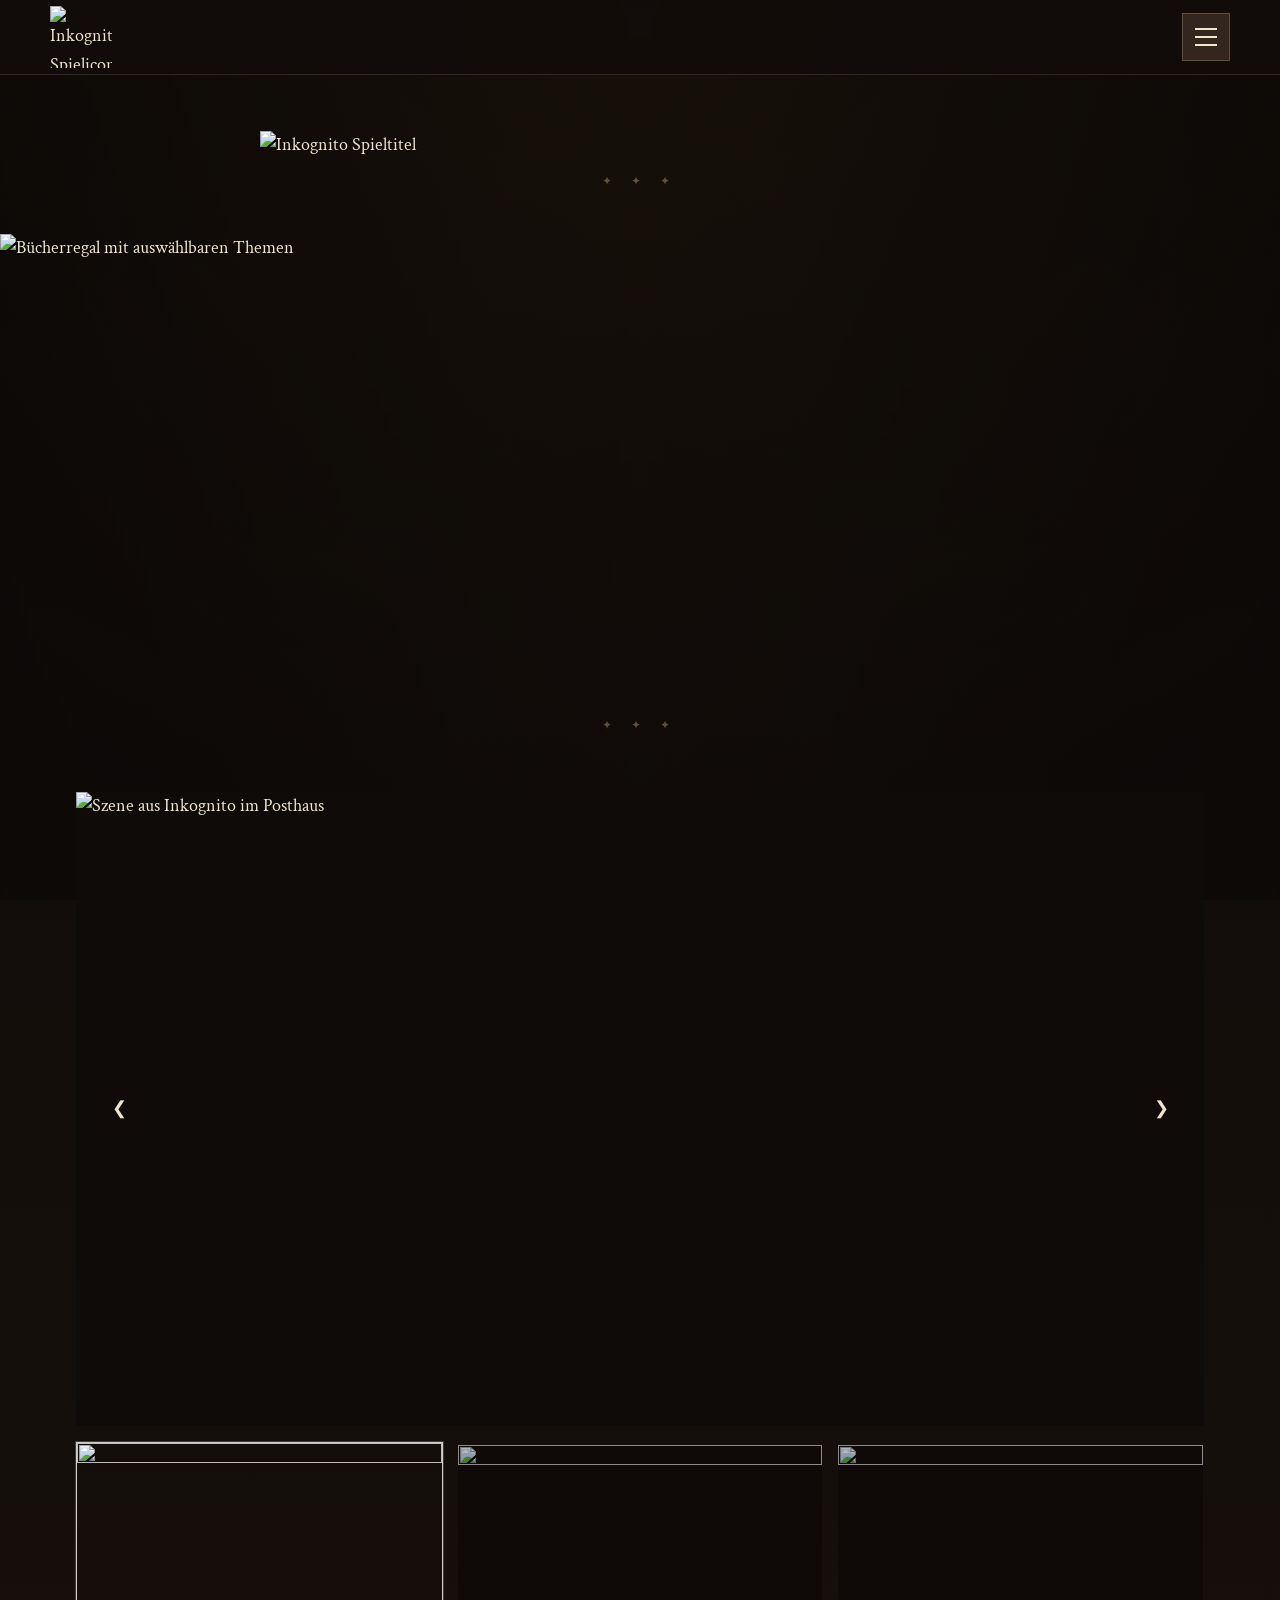
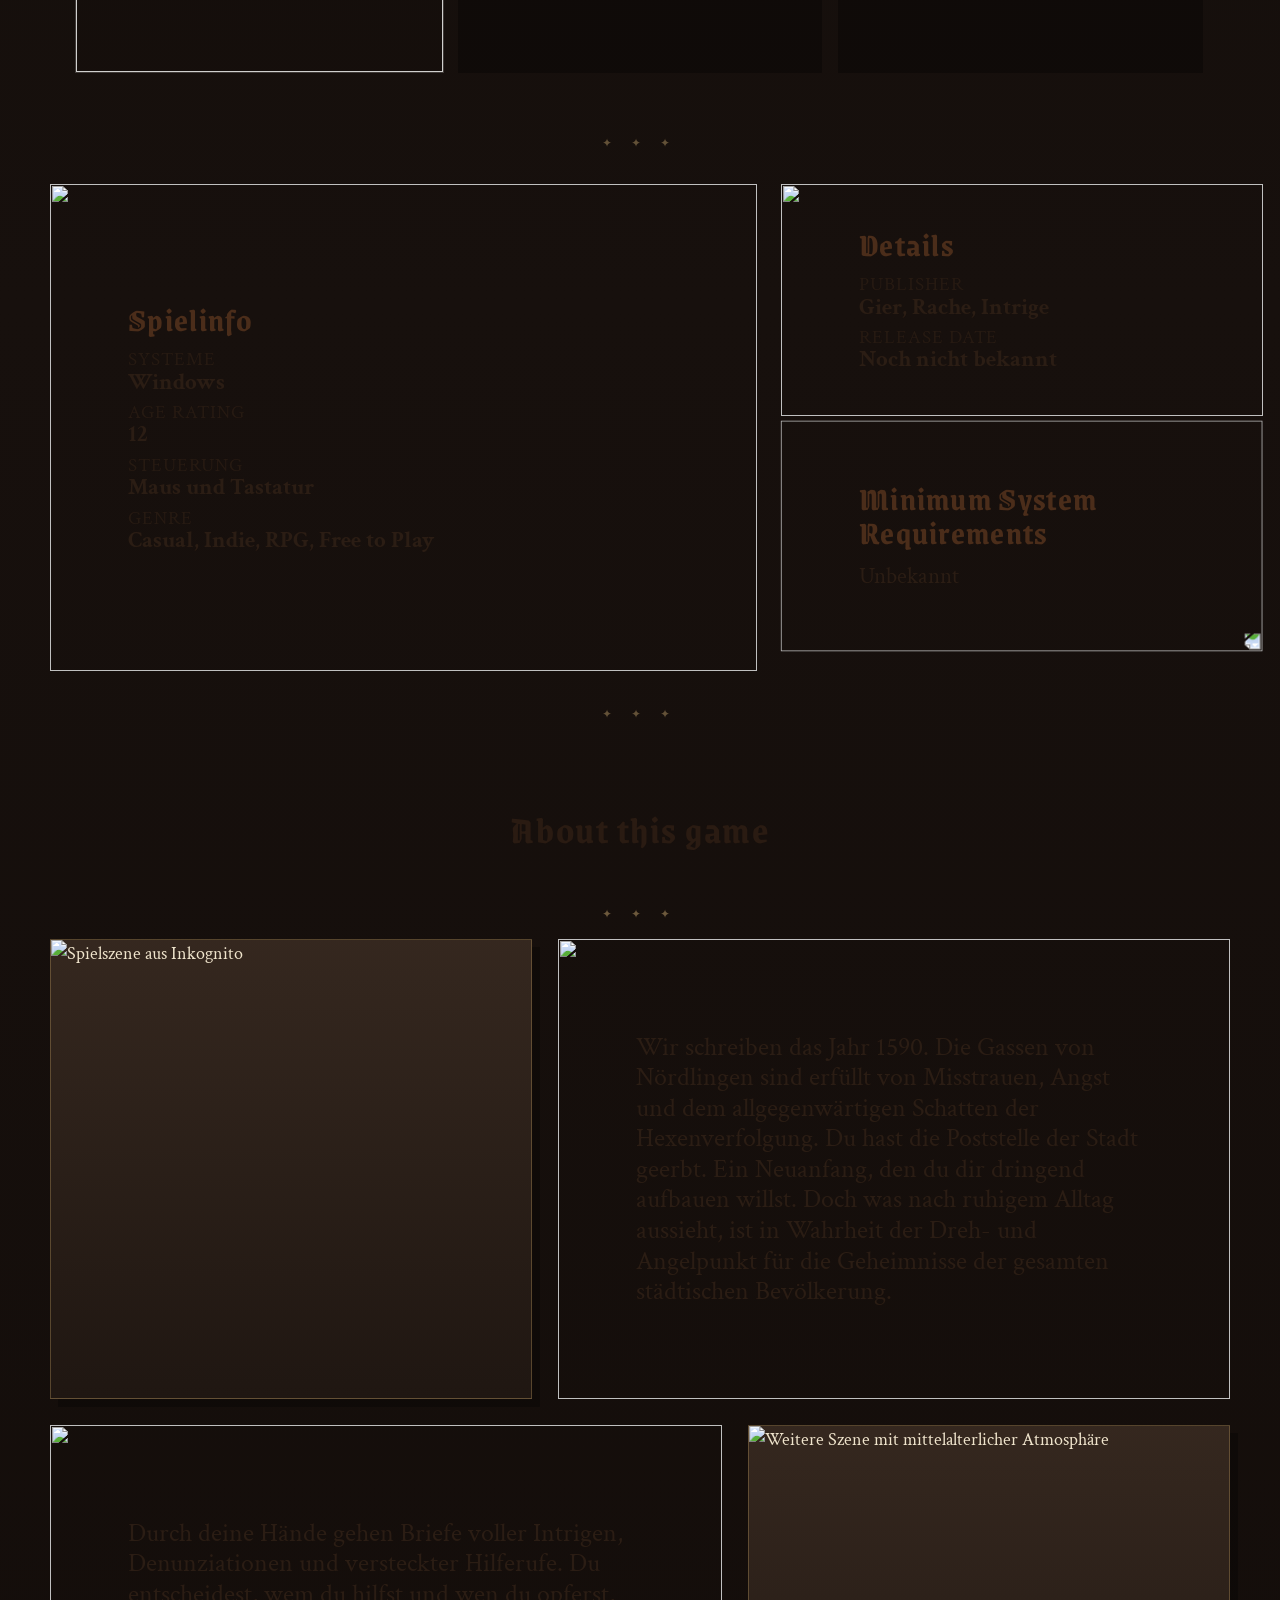
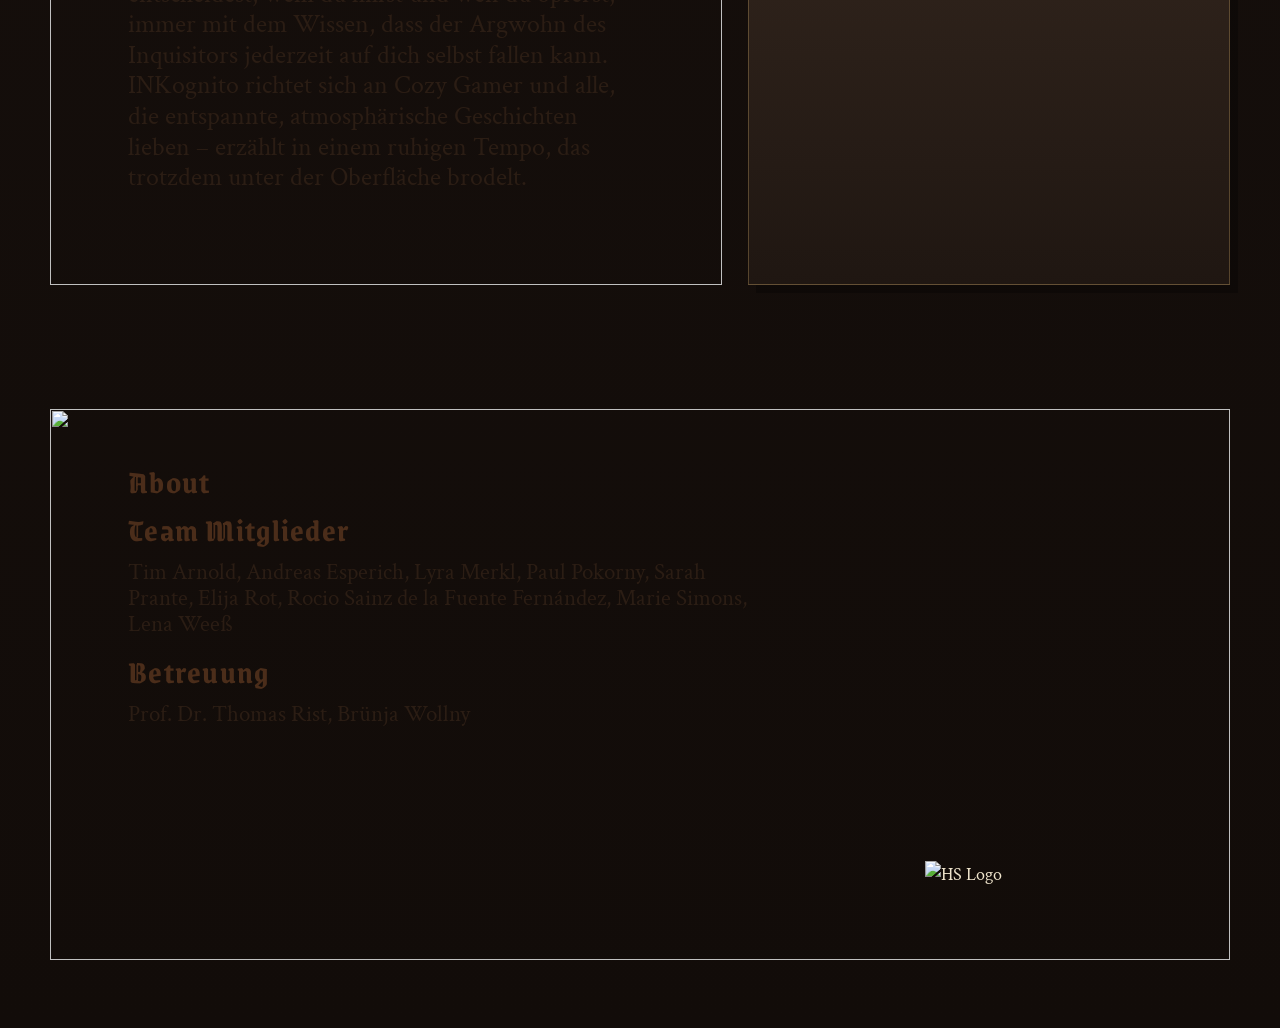
==== commit c34ad13d: "Add files via upload" ====
--- a/index.html
+++ b/index.html
@@ -170,7 +170,7 @@
           <div class="paper-card paper-card-story story-text paper-card-story-large">
             <img src="images/papier-story-text.png" alt="" class="paper-card-bg" />
             <div class="paper-card-content paper-card-content-large">
-              <p>Wir schreiben das Jahr 1590. Die Gassen von Nördlingen sind erfüllt von Misstrauen, Angst und dem allgegenwärtigen Schatten der Hexenverfolgung. Du hast die Poststelle der Stadt geerbt. Ein Neuanfang, den du dir dringend aufbauen willst. Doch was nach ruhigem Alltag aussieht, ist in Wahrheit der Dreh- und Angelpunkt für die Geheimnisse der gesamten städtischen Bevölkerung. Durch deine Hände gehen Briefe voller Intrigen, Denunziationen und versteckter Hilferufe. Du entscheidest, wem du hilfst und wen du opferst, immer mit dem Wissen, dass der Argwohn des Inquisitors jederzeit auf dich selbst fallen kann.</p>
+              <p>Wir schreiben das Jahr 1590. Die Gassen von Nördlingen sind erfüllt von Misstrauen, Angst und dem allgegenwärtigen Schatten der Hexenverfolgung. Du hast die Poststelle der Stadt geerbt. Ein Neuanfang, den du dir dringend aufbauen willst. Doch was nach ruhigem Alltag aussieht, ist in Wahrheit der Dreh- und Angelpunkt für die Geheimnisse der gesamten städtischen Bevölkerung.</p>
             </div>
           </div>
         </div>
@@ -183,7 +183,7 @@
           <div class="paper-card paper-card-story story-text paper-card-story-large">
             <img src="images/papier-story-text.png" alt="" class="paper-card-bg" />
             <div class="paper-card-content paper-card-content-large">
-              <p>INKognito richtet sich an Cozy Gamer und alle, die entspannte, atmosphärische Geschichten lieben – erzählt in einem ruhigen Tempo, das trotzdem unter der Oberfläche brodelt.</p>
+              <p>Durch deine Hände gehen Briefe voller Intrigen, Denunziationen und versteckter Hilferufe. Du entscheidest, wem du hilfst und wen du opferst, immer mit dem Wissen, dass der Argwohn des Inquisitors jederzeit auf dich selbst fallen kann. INKognito richtet sich an Cozy Gamer und alle, die entspannte, atmosphärische Geschichten lieben – erzählt in einem ruhigen Tempo, das trotzdem unter der Oberfläche brodelt.</p>
             </div>
           </div>
         </div>
@@ -197,8 +197,10 @@
         <img src="images/papier-footer-about.png" alt="" class="paper-card-bg" />
         <div class="paper-card-content footer-paper-content">
           <h2>About</h2>
-          <p>Lorem ipsum dolor sit amet, consectetur adipiscing elit. Duis aute irure dolor in reprehenderit in voluptate velit esse cillum dolore eu fugiat nulla pariatur.</p>
-          <p>Lorem ipsum dolor sit amet, consectetur adipiscing elit. Duis aute irure dolor in reprehenderit in voluptate velit esse cillum dolore eu fugiat nulla pariatur.</p>
+          <h2>Team Mitglieder</h2>
+          <p>Tim Arnold, Andreas Esperich, Lyra Merkl, Paul Pokorny, Sarah Prante, Elija Rot, Rocio Sainz de la Fuente Fernández, Marie Simons, Lena Weeß</p>
+          <h2>Betreuung</h2>
+          <p>Prof. Dr. Thomas Rist, Brünja Wollny</p>
         </div>
         <img class="footer-integrated-logo" src="images/hs-logo-footer.png" alt="HS Logo" />
       </div>
